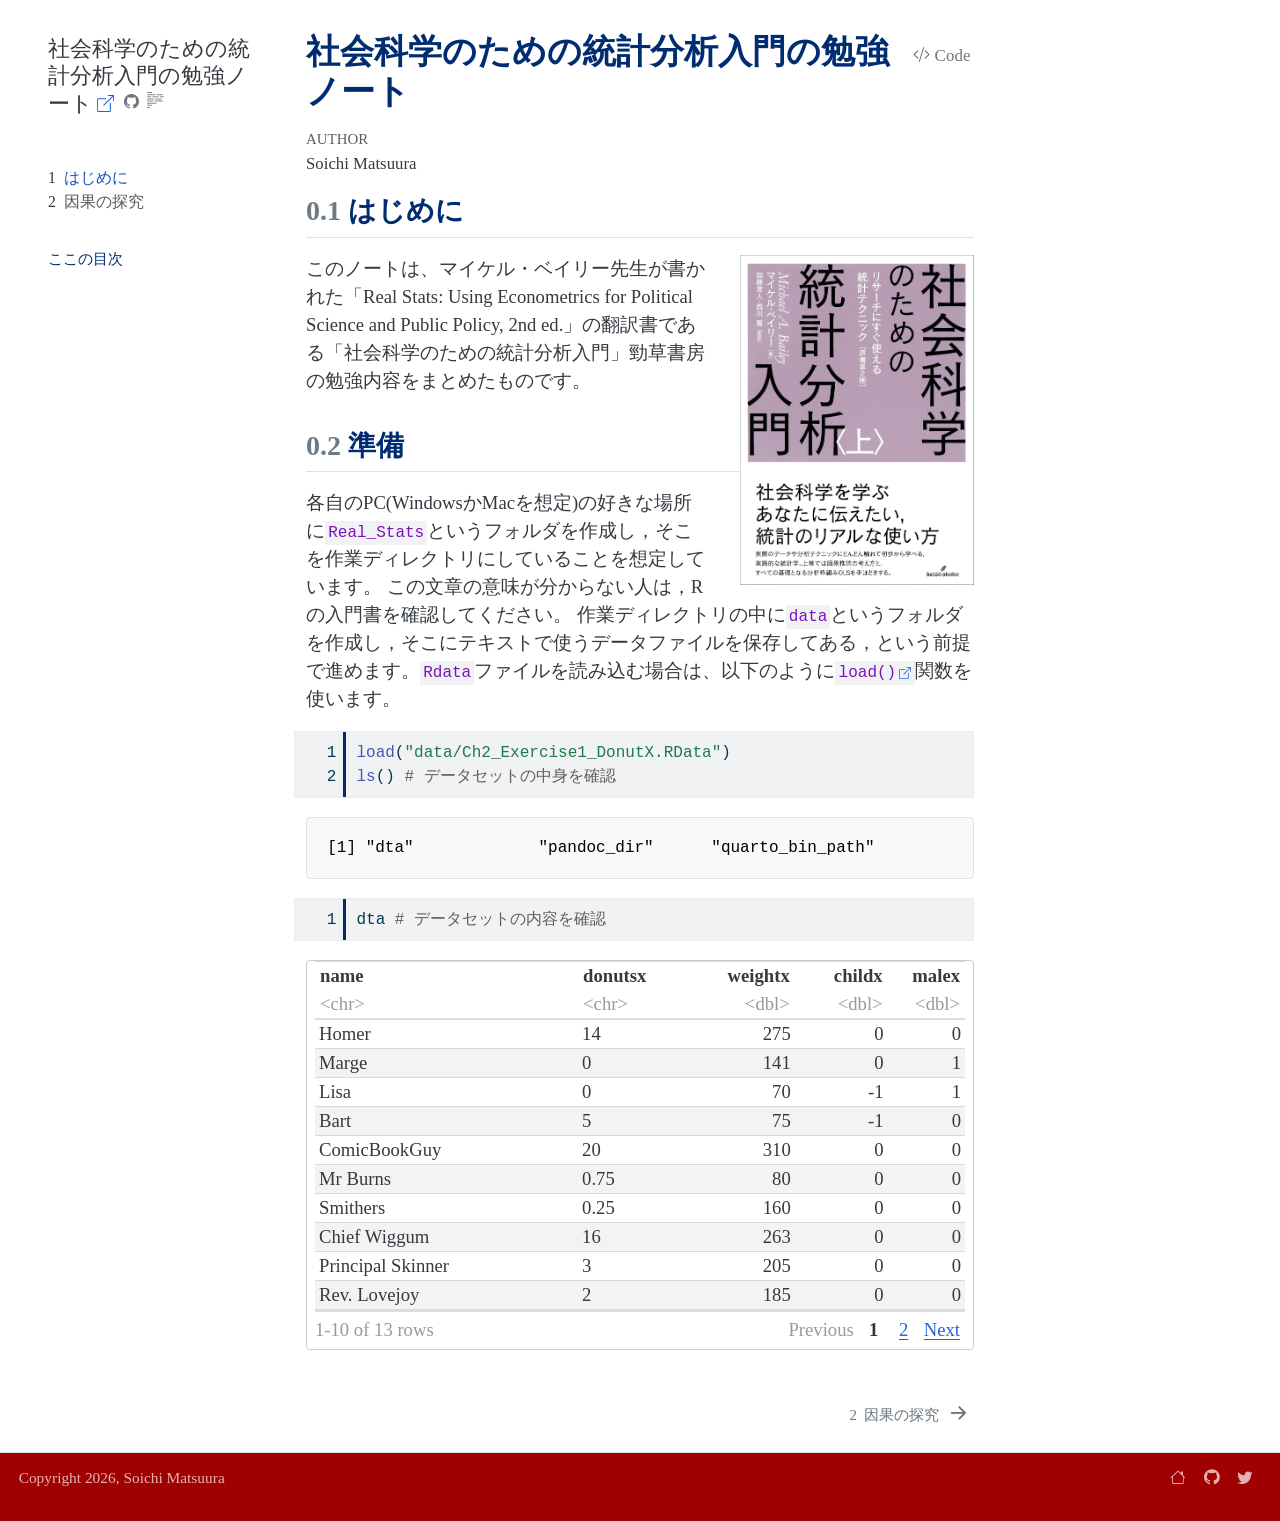
==== docs/index.html @ 0d717a69 "最初のコミット" ====
<!DOCTYPE html>
<html xmlns="http://www.w3.org/1999/xhtml" lang="en" xml:lang="en"><head>
<meta http-equiv="Content-Type" content="text/html; charset=UTF-8">
<meta charset="utf-8">
<meta name="generator" content="quarto-1.8.27">
<meta name="viewport" content="width=device-width, initial-scale=1.0, user-scalable=yes">
<meta name="author" content="Soichi Matsuura">
<title>社会科学のための統計分析入門の勉強ノート</title>
<style>
code{white-space: pre-wrap;}
span.smallcaps{font-variant: small-caps;}
div.columns{display: flex; gap: min(4vw, 1.5em);}
div.column{flex: auto; overflow-x: auto;}
div.hanging-indent{margin-left: 1.5em; text-indent: -1.5em;}
ul.task-list{list-style: none;}
ul.task-list li input[type="checkbox"] {
  width: 0.8em;
  margin: 0 0.8em 0.2em -1em; /* quarto-specific, see https://github.com/quarto-dev/quarto-cli/issues/4556 */ 
  vertical-align: middle;
}
/* CSS for syntax highlighting */
html { -webkit-text-size-adjust: 100%; }
pre > code.sourceCode { white-space: pre; position: relative; }
pre > code.sourceCode > span { display: inline-block; line-height: 1.25; }
pre > code.sourceCode > span:empty { height: 1.2em; }
.sourceCode { overflow: visible; }
code.sourceCode > span { color: inherit; text-decoration: inherit; }
div.sourceCode { margin: 1em 0; }
pre.sourceCode { margin: 0; }
@media screen {
div.sourceCode { overflow: auto; }
}
@media print {
pre > code.sourceCode { white-space: pre-wrap; }
pre > code.sourceCode > span { text-indent: -5em; padding-left: 5em; }
}
pre.numberSource code
  { counter-reset: source-line 0; }
pre.numberSource code > span
  { position: relative; left: -4em; counter-increment: source-line; }
pre.numberSource code > span > a:first-child::before
  { content: counter(source-line);
    position: relative; left: -1em; text-align: right; vertical-align: baseline;
    border: none; display: inline-block;
    -webkit-touch-callout: none; -webkit-user-select: none;
    -khtml-user-select: none; -moz-user-select: none;
    -ms-user-select: none; user-select: none;
    padding: 0 4px; width: 4em;
  }
pre.numberSource { margin-left: 3em;  padding-left: 4px; }
div.sourceCode
  {   }
@media screen {
pre > code.sourceCode > span > a:first-child::before { text-decoration: underline; }
}
</style>

<script src="site_libs/quarto-nav/quarto-nav.js"></script>
<script src="site_libs/quarto-nav/headroom.min.js"></script>
<script src="site_libs/clipboard/clipboard.min.js"></script>
<script src="site_libs/quarto-search/autocomplete.umd.js"></script>
<script src="site_libs/quarto-search/fuse.min.js"></script>
<script src="site_libs/quarto-search/quarto-search.js"></script>
<meta name="quarto:offset" content="./">
<link href="./chapter01.html" rel="next">
<link href="./img/favicon.ico" rel="icon">
<script src="site_libs/quarto-html/quarto.js" type="module"></script>
<script src="site_libs/quarto-html/tabsets/tabsets.js" type="module"></script>
<script src="site_libs/quarto-html/axe/axe-check.js" type="module"></script>
<script src="site_libs/quarto-html/popper.min.js"></script>
<script src="site_libs/quarto-html/tippy.umd.min.js"></script>
<script src="site_libs/quarto-html/anchor.min.js"></script>
<link href="site_libs/quarto-html/tippy.css" rel="stylesheet">
<link href="site_libs/quarto-html/quarto-syntax-highlighting-c2faf606acb82b7945c08ef153ee7e46.css" rel="stylesheet" class="quarto-color-scheme" id="quarto-text-highlighting-styles">
<link href="site_libs/quarto-html/quarto-syntax-highlighting-dark-8b6ec28c7624df160bce42457c818d22.css" rel="stylesheet" class="quarto-color-scheme quarto-color-alternate" id="quarto-text-highlighting-styles">
<link href="site_libs/quarto-html/quarto-syntax-highlighting-c2faf606acb82b7945c08ef153ee7e46.css" rel="stylesheet" class="quarto-color-scheme-extra" id="quarto-text-highlighting-styles">
<script src="site_libs/bootstrap/bootstrap.min.js"></script>
<link href="site_libs/bootstrap/bootstrap-icons.css" rel="stylesheet">
<link href="site_libs/bootstrap/bootstrap-52e09e6e303b1dda867a222b625ac07f.min.css" rel="stylesheet" append-hash="true" class="quarto-color-scheme" id="quarto-bootstrap" data-mode="light">
<link href="site_libs/bootstrap/bootstrap-dark-52e09e6e303b1dda867a222b625ac07f.min.css" rel="stylesheet" append-hash="true" class="quarto-color-scheme quarto-color-alternate" id="quarto-bootstrap" data-mode="light">
<link href="site_libs/bootstrap/bootstrap-52e09e6e303b1dda867a222b625ac07f.min.css" rel="stylesheet" append-hash="true" class="quarto-color-scheme-extra" id="quarto-bootstrap" data-mode="light">
<script src="site_libs/quarto-contrib/live-runtime/live-runtime.js" type="module"></script>
<link href="site_libs/quarto-contrib/live-runtime/live-runtime.css" rel="stylesheet"><script id="quarto-search-options" type="application/json">{
  "location": "sidebar",
  "copy-button": false,
  "collapse-after": 3,
  "panel-placement": "start",
  "type": "textbox",
  "limit": 50,
  "keyboard-shortcut": [
    "f",
    "/",
    "s"
  ],
  "show-item-context": false,
  "language": {
    "search-no-results-text": "No results",
    "search-matching-documents-text": "matching documents",
    "search-copy-link-title": "Copy link to search",
    "search-hide-matches-text": "Hide additional matches",
    "search-more-match-text": "more match in this document",
    "search-more-matches-text": "more matches in this document",
    "search-clear-button-title": "Clear",
    "search-text-placeholder": "",
    "search-detached-cancel-button-title": "Cancel",
    "search-submit-button-title": "Submit",
    "search-label": "Search"
  }
}</script><script type="module" src="site_libs/quarto-ojs/quarto-ojs-runtime.js"></script><link href="site_libs/quarto-ojs/quarto-ojs.css" rel="stylesheet">
<link href="site_libs/pagedtable-1.1/css/pagedtable.css" rel="stylesheet">
<script src="site_libs/pagedtable-1.1/js/pagedtable.js"></script><style>
.marky {background: linear-gradient(transparent 60%, #FCFFC1 0%);}
.markb {background: linear-gradient(transparent 60%, #b1f6fc 0%);} 
.markp {background: linear-gradient(transparent 60%, #ffcdd2 0%);}
</style>
<meta name="twitter:title" content="社会科学のための統計分析入門の勉強ノート">
<meta name="twitter:description" content="">
<meta name="twitter:image" content="https://so-ichi.com/img/real_stats.jpg">
<meta name="twitter:card" content="summary_large_image">
</head>
<body class="nav-sidebar floating quarto-light">

<div id="quarto-search-results"></div>
  <header id="quarto-header" class="headroom fixed-top"><nav class="quarto-secondary-nav"><div class="container-fluid d-flex">
      <button type="button" class="quarto-btn-toggle btn" data-bs-toggle="collapse" role="button" data-bs-target=".quarto-sidebar-collapse-item" aria-controls="quarto-sidebar" aria-expanded="false" aria-label="Toggle sidebar navigation" onclick="if (window.quartoToggleHeadroom) { window.quartoToggleHeadroom(); }">
        <i class="bi bi-layout-text-sidebar-reverse"></i>
      </button>
        <nav class="quarto-page-breadcrumbs" aria-label="breadcrumb"><ol class="breadcrumb"><li class="breadcrumb-item"><a href="./index.html"><span class="chapter-number">1</span>&nbsp; <span class="chapter-title">はじめに</span></a></li></ol></nav>
        <a class="flex-grow-1" role="navigation" data-bs-toggle="collapse" data-bs-target=".quarto-sidebar-collapse-item" aria-controls="quarto-sidebar" aria-expanded="false" aria-label="Toggle sidebar navigation" onclick="if (window.quartoToggleHeadroom) { window.quartoToggleHeadroom(); }">      
        </a>
      <button type="button" class="btn quarto-search-button" aria-label="Search" onclick="window.quartoOpenSearch();">
        <i class="bi bi-search"></i>
      </button>
    </div>
  </nav></header><!-- content --><div id="quarto-content" class="quarto-container page-columns page-rows-contents page-layout-article">
<!-- sidebar -->
  <nav id="quarto-sidebar" class="sidebar collapse collapse-horizontal quarto-sidebar-collapse-item sidebar-navigation floating overflow-auto"><div class="pt-lg-2 mt-2 text-left sidebar-header">
    <div class="sidebar-title mb-0 py-0">
      <a href="./">社会科学のための統計分析入門の勉強ノート</a> 
        <div class="sidebar-tools-main">
    <a href="https://github.com/ma2ura/Real_Stats" title="Source Code" class="quarto-navigation-tool px-1" aria-label="Source Code"><i class="bi bi-github"></i></a>
  <a href="" class="quarto-reader-toggle quarto-navigation-tool px-1" onclick="window.quartoToggleReader(); return false;" title="Toggle reader mode">
  <div class="quarto-reader-toggle-btn">
  <i class="bi"></i>
  </div>
</a>
</div>
    </div>
      </div>
        <div class="mt-2 flex-shrink-0 align-items-center">
        <div class="sidebar-search">
        <div id="quarto-search" class="" title="Search"></div>
        </div>
        </div>
    <div class="sidebar-menu-container"> 
    <ul class="list-unstyled mt-1">
<li class="sidebar-item">
  <div class="sidebar-item-container"> 
  <a href="./index.html" class="sidebar-item-text sidebar-link active">
 <span class="menu-text"><span class="chapter-number">1</span>&nbsp; <span class="chapter-title">はじめに</span></span></a>
  </div>
</li>
        <li class="sidebar-item">
  <div class="sidebar-item-container"> 
  <a href="./chapter01.html" class="sidebar-item-text sidebar-link">
 <span class="menu-text"><span class="chapter-number">2</span>&nbsp; <span class="chapter-title">因果の探究</span></span></a>
  </div>
</li>
    </ul>
</div>
    <nav id="TOC" role="doc-toc" class="toc-active" data-toc-expanded="99"><h2 id="toc-title">ここの目次</h2>
   
  <ul class="collapse">
<li><a href="#%E3%81%AF%E3%81%98%E3%82%81%E3%81%AB" id="toc-はじめに" class="nav-link active" data-scroll-target="#%E3%81%AF%E3%81%98%E3%82%81%E3%81%AB"><span class="header-section-number">0.1</span> はじめに</a></li>
  <li><a href="#%E6%BA%96%E5%82%99" id="toc-準備" class="nav-link" data-scroll-target="#%E6%BA%96%E5%82%99"><span class="header-section-number">0.2</span> 準備</a></li>
  </ul></nav>
</nav><div id="quarto-sidebar-glass" class="quarto-sidebar-collapse-item" data-bs-toggle="collapse" data-bs-target=".quarto-sidebar-collapse-item"></div>
<!-- margin-sidebar -->
    <div id="quarto-margin-sidebar" class="sidebar margin-sidebar zindex-bottom">
    </div>
<!-- main -->
<main class="content" id="quarto-document-content"><header id="title-block-header" class="quarto-title-block default"><div class="quarto-title">
<div class="quarto-title-block"><div><h1 class="title">社会科学のための統計分析入門の勉強ノート</h1><button type="button" class="btn code-tools-button" id="quarto-code-tools-source"><i class="bi"></i> Code</button></div></div>
</div>



<div class="quarto-title-meta">

    <div>
    <div class="quarto-title-meta-heading">Author</div>
    <div class="quarto-title-meta-contents">
             <p>Soichi Matsuura </p>
          </div>
  </div>
    
  
    
  </div>
  


</header>
<section id="はじめに" class="level2" data-number="0.1"><h2 data-number="0.1" class="anchored" data-anchor-id="はじめに">
<span class="header-section-number">0.1</span> はじめに</h2><p><img src="img/real_stats.jpg" title="社会科学のための統計分析入門の勉強ノート" class="quarto-cover-image nolightbox img-fluid"></p>
<p>このノートは、マイケル・ベイリー先生が書かれた「Real Stats: Using Econometrics for Political Science and Public Policy, 2nd ed.」の翻訳書である「社会科学のための統計分析入門」勁草書房の勉強内容をまとめたものです。</p>
</section><section id="準備" class="level2" data-number="0.2"><h2 data-number="0.2" class="anchored" data-anchor-id="準備">
<span class="header-section-number">0.2</span> 準備</h2>
<p>各自のPC(WindowsかMacを想定)の好きな場所に<code>Real_Stats</code>というフォルダを作成し，そこを作業ディレクトリにしていることを想定しています。 この文章の意味が分からない人は，Rの入門書を確認してください。 作業ディレクトリの中に<code>data</code>というフォルダを作成し，そこにテキストで使うデータファイルを保存してある，という前提で進めます。<code>Rdata</code>ファイルを読み込む場合は、以下のように<code><a href="https://rdrr.io/r/base/load.html">load()</a></code>関数を使います。</p>
<div class="cell" data-layout-align="center">
<div class="code-copy-outer-scaffold"><div class="sourceCode cell-code" id="cb1"><pre class="sourceCode numberSource r number-lines code-with-copy"><code class="sourceCode r"><span id="cb1-1"><a href="#cb1-1"></a><span class="fu">load</span>(<span class="st">"data/Ch2_Exercise1_DonutX.RData"</span>)</span>
<span id="cb1-2"><a href="#cb1-2"></a><span class="fu">ls</span>() <span class="co"># データセットの中身を確認</span></span></code></pre></div><button title="Copy to Clipboard" class="code-copy-button"><i class="bi"></i></button></div>
<div class="cell-output cell-output-stdout">
<pre><code>[1] "dta"             "pandoc_dir"      "quarto_bin_path"</code></pre>
</div>
<div class="code-copy-outer-scaffold"><div class="sourceCode cell-code" id="cb3"><pre class="sourceCode numberSource r number-lines code-with-copy"><code class="sourceCode r"><span id="cb3-1"><a href="#cb3-1"></a>dta <span class="co"># データセットの内容を確認</span></span></code></pre></div><button title="Copy to Clipboard" class="code-copy-button"><i class="bi"></i></button></div>
<div class="cell-output-display">
<div data-pagedtable="false">
  <script data-pagedtable-source="" type="application/json">
{"columns":[{"label":["name"],"name":[1],"type":["chr"],"align":["left"]},{"label":["donutsx"],"name":[2],"type":["chr"],"align":["left"]},{"label":["weightx"],"name":[3],"type":["dbl"],"align":["right"]},{"label":["childx"],"name":[4],"type":["dbl"],"align":["right"]},{"label":["malex"],"name":[5],"type":["dbl"],"align":["right"]}],"data":[{"1":"Homer","2":"14","3":"275","4":"0","5":"0"},{"1":"Marge","2":"0","3":"141","4":"0","5":"1"},{"1":"Lisa","2":"0","3":"70","4":"-1","5":"1"},{"1":"Bart","2":"5","3":"75","4":"-1","5":"0"},{"1":"ComicBookGuy","2":"20","3":"310","4":"0","5":"0"},{"1":"Mr Burns","2":"0.75","3":"80","4":"0","5":"0"},{"1":"Smithers","2":"0.25","3":"160","4":"0","5":"0"},{"1":"Chief Wiggum","2":"16","3":"263","4":"0","5":"0"},{"1":"Principal Skinner","2":"3","3":"205","4":"0","5":"0"},{"1":"Rev. Lovejoy","2":"2","3":"185","4":"0","5":"0"},{"1":"Ned Flanders","2":"0.8","3":"170","4":"0","5":"0"},{"1":"Patty","2":"five","3":"1550","4":"0","5":"1"},{"1":"Selma","2":"4","3":"145","4":"0","5":"1"}],"options":{"columns":{"min":{},"max":[10]},"rows":{"min":[10],"max":[10]},"pages":{}}}
  </script>
</div>
</div>
</div>


<!-- -->

<script type="ojs-module-contents">
eyJjb250ZW50cyI6W119
</script><div id="exercise-loading-indicator" class="exercise-loading-indicator d-none d-flex align-items-center gap-2">
<div id="exercise-loading-status" class="d-flex gap-2">

</div>
<div class="spinner-grow spinner-grow-sm">

</div>
</div>
<script type="vfs-file">
W10=
</script></section><a onclick="window.scrollTo(0, 0); return false;" role="button" id="quarto-back-to-top"><i class="bi bi-arrow-up"></i> Back to top</a></main><!-- /main --><script type="ojs-module-contents">
eyJjb250ZW50cyI6W119
</script><script type="module">
if (window.location.protocol === "file:") { alert("The OJS runtime does not work with file:// URLs. Please use a web server to view this document."); }
window._ojs.paths.runtimeToDoc = "../..";
window._ojs.paths.runtimeToRoot = "../..";
window._ojs.paths.docToRoot = "";
window._ojs.selfContained = false;
window._ojs.runtime.interpretFromScriptTags();
</script><script id="quarto-html-after-body" type="application/javascript">
  window.document.addEventListener("DOMContentLoaded", function (event) {
    const icon = "";
    const anchorJS = new window.AnchorJS();
    anchorJS.options = {
      placement: 'right',
      icon: icon
    };
    anchorJS.add('.anchored');
    const isCodeAnnotation = (el) => {
      for (const clz of el.classList) {
        if (clz.startsWith('code-annotation-')) {                     
          return true;
        }
      }
      return false;
    }
    const onCopySuccess = function(e) {
      // button target
      const button = e.trigger;
      // don't keep focus
      button.blur();
      // flash "checked"
      button.classList.add('code-copy-button-checked');
      var currentTitle = button.getAttribute("title");
      button.setAttribute("title", "Copied!");
      let tooltip;
      if (window.bootstrap) {
        button.setAttribute("data-bs-toggle", "tooltip");
        button.setAttribute("data-bs-placement", "left");
        button.setAttribute("data-bs-title", "Copied!");
        tooltip = new bootstrap.Tooltip(button, 
          { trigger: "manual", 
            customClass: "code-copy-button-tooltip",
            offset: [0, -8]});
        tooltip.show();    
      }
      setTimeout(function() {
        if (tooltip) {
          tooltip.hide();
          button.removeAttribute("data-bs-title");
          button.removeAttribute("data-bs-toggle");
          button.removeAttribute("data-bs-placement");
        }
        button.setAttribute("title", currentTitle);
        button.classList.remove('code-copy-button-checked');
      }, 1000);
      // clear code selection
      e.clearSelection();
    }
    const getTextToCopy = function(trigger) {
      const outerScaffold = trigger.parentElement.cloneNode(true);
      const codeEl = outerScaffold.querySelector('code');
      for (const childEl of codeEl.children) {
        if (isCodeAnnotation(childEl)) {
          childEl.remove();
        }
      }
      return codeEl.innerText;
    }
    const clipboard = new window.ClipboardJS('.code-copy-button:not([data-in-quarto-modal])', {
      text: getTextToCopy
    });
    clipboard.on('success', onCopySuccess);
    if (window.document.getElementById('quarto-embedded-source-code-modal')) {
      const clipboardModal = new window.ClipboardJS('.code-copy-button[data-in-quarto-modal]', {
        text: getTextToCopy,
        container: window.document.getElementById('quarto-embedded-source-code-modal')
      });
      clipboardModal.on('success', onCopySuccess);
    }
    const viewSource = window.document.getElementById('quarto-view-source') ||
                       window.document.getElementById('quarto-code-tools-source');
    if (viewSource) {
      const sourceUrl = viewSource.getAttribute("data-quarto-source-url");
      viewSource.addEventListener("click", function(e) {
        if (sourceUrl) {
          // rstudio viewer pane
          if (/\bcapabilities=\b/.test(window.location)) {
            window.open(sourceUrl);
          } else {
            window.location.href = sourceUrl;
          }
        } else {
          const modal = new bootstrap.Modal(document.getElementById('quarto-embedded-source-code-modal'));
          modal.show();
        }
        return false;
      });
    }
    function toggleCodeHandler(show) {
      return function(e) {
        const detailsSrc = window.document.querySelectorAll(".cell > details > .sourceCode");
        for (let i=0; i<detailsSrc.length; i++) {
          const details = detailsSrc[i].parentElement;
          if (show) {
            details.open = true;
          } else {
            details.removeAttribute("open");
          }
        }
        const cellCodeDivs = window.document.querySelectorAll(".cell > .sourceCode");
        const fromCls = show ? "hidden" : "unhidden";
        const toCls = show ? "unhidden" : "hidden";
        for (let i=0; i<cellCodeDivs.length; i++) {
          const codeDiv = cellCodeDivs[i];
          if (codeDiv.classList.contains(fromCls)) {
            codeDiv.classList.remove(fromCls);
            codeDiv.classList.add(toCls);
          } 
        }
        return false;
      }
    }
    const hideAllCode = window.document.getElementById("quarto-hide-all-code");
    if (hideAllCode) {
      hideAllCode.addEventListener("click", toggleCodeHandler(false));
    }
    const showAllCode = window.document.getElementById("quarto-show-all-code");
    if (showAllCode) {
      showAllCode.addEventListener("click", toggleCodeHandler(true));
    }
      var localhostRegex = new RegExp(/^(?:http|https):\/\/localhost\:?[0-9]*\//);
      var mailtoRegex = new RegExp(/^mailto:/);
        var filterRegex = new RegExp("https:\/\/so-ichi\.com");
      var isInternal = (href) => {
          return filterRegex.test(href) || localhostRegex.test(href) || mailtoRegex.test(href);
      }
      // Inspect non-navigation links and adorn them if external
     var links = window.document.querySelectorAll('a[href]:not(.nav-link):not(.navbar-brand):not(.toc-action):not(.sidebar-link):not(.sidebar-item-toggle):not(.pagination-link):not(.no-external):not([aria-hidden]):not(.dropdown-item):not(.quarto-navigation-tool):not(.about-link)');
      for (var i=0; i<links.length; i++) {
        const link = links[i];
        if (!isInternal(link.href)) {
          // undo the damage that might have been done by quarto-nav.js in the case of
          // links that we want to consider external
          if (link.dataset.originalHref !== undefined) {
            link.href = link.dataset.originalHref;
          }
            // default icon
            link.classList.add("external");
        }
      }
    function tippyHover(el, contentFn, onTriggerFn, onUntriggerFn) {
      const config = {
        allowHTML: true,
        maxWidth: 500,
        delay: 100,
        arrow: false,
        appendTo: function(el) {
            return el.parentElement;
        },
        interactive: true,
        interactiveBorder: 10,
        theme: 'quarto',
        placement: 'bottom-start',
      };
      if (contentFn) {
        config.content = contentFn;
      }
      if (onTriggerFn) {
        config.onTrigger = onTriggerFn;
      }
      if (onUntriggerFn) {
        config.onUntrigger = onUntriggerFn;
      }
      window.tippy(el, config); 
    }
    const noterefs = window.document.querySelectorAll('a[role="doc-noteref"]');
    for (var i=0; i<noterefs.length; i++) {
      const ref = noterefs[i];
      tippyHover(ref, function() {
        // use id or data attribute instead here
        let href = ref.getAttribute('data-footnote-href') || ref.getAttribute('href');
        try { href = new URL(href).hash; } catch {}
        const id = href.replace(/^#\/?/, "");
        const note = window.document.getElementById(id);
        if (note) {
          return note.innerHTML;
        } else {
          return "";
        }
      });
    }
    const xrefs = window.document.querySelectorAll('a.quarto-xref');
    const processXRef = (id, note) => {
      // Strip column container classes
      const stripColumnClz = (el) => {
        el.classList.remove("page-full", "page-columns");
        if (el.children) {
          for (const child of el.children) {
            stripColumnClz(child);
          }
        }
      }
      stripColumnClz(note)
      if (id === null || id.startsWith('sec-')) {
        // Special case sections, only their first couple elements
        const container = document.createElement("div");
        if (note.children && note.children.length > 2) {
          container.appendChild(note.children[0].cloneNode(true));
          for (let i = 1; i < note.children.length; i++) {
            const child = note.children[i];
            if (child.tagName === "P" && child.innerText === "") {
              continue;
            } else {
              container.appendChild(child.cloneNode(true));
              break;
            }
          }
          if (window.Quarto?.typesetMath) {
            window.Quarto.typesetMath(container);
          }
          return container.innerHTML
        } else {
          if (window.Quarto?.typesetMath) {
            window.Quarto.typesetMath(note);
          }
          return note.innerHTML;
        }
      } else {
        // Remove any anchor links if they are present
        const anchorLink = note.querySelector('a.anchorjs-link');
        if (anchorLink) {
          anchorLink.remove();
        }
        if (window.Quarto?.typesetMath) {
          window.Quarto.typesetMath(note);
        }
        if (note.classList.contains("callout")) {
          return note.outerHTML;
        } else {
          return note.innerHTML;
        }
      }
    }
    for (var i=0; i<xrefs.length; i++) {
      const xref = xrefs[i];
      tippyHover(xref, undefined, function(instance) {
        instance.disable();
        let url = xref.getAttribute('href');
        let hash = undefined; 
        if (url.startsWith('#')) {
          hash = url;
        } else {
          try { hash = new URL(url).hash; } catch {}
        }
        if (hash) {
          const id = hash.replace(/^#\/?/, "");
          const note = window.document.getElementById(id);
          if (note !== null) {
            try {
              const html = processXRef(id, note.cloneNode(true));
              instance.setContent(html);
            } finally {
              instance.enable();
              instance.show();
            }
          } else {
            // See if we can fetch this
            fetch(url.split('#')[0])
            .then(res => res.text())
            .then(html => {
              const parser = new DOMParser();
              const htmlDoc = parser.parseFromString(html, "text/html");
              const note = htmlDoc.getElementById(id);
              if (note !== null) {
                const html = processXRef(id, note);
                instance.setContent(html);
              } 
            }).finally(() => {
              instance.enable();
              instance.show();
            });
          }
        } else {
          // See if we can fetch a full url (with no hash to target)
          // This is a special case and we should probably do some content thinning / targeting
          fetch(url)
          .then(res => res.text())
          .then(html => {
            const parser = new DOMParser();
            const htmlDoc = parser.parseFromString(html, "text/html");
            const note = htmlDoc.querySelector('main.content');
            if (note !== null) {
              // This should only happen for chapter cross references
              // (since there is no id in the URL)
              // remove the first header
              if (note.children.length > 0 && note.children[0].tagName === "HEADER") {
                note.children[0].remove();
              }
              const html = processXRef(null, note);
              instance.setContent(html);
            } 
          }).finally(() => {
            instance.enable();
            instance.show();
          });
        }
      }, function(instance) {
      });
    }
        let selectedAnnoteEl;
        const selectorForAnnotation = ( cell, annotation) => {
          let cellAttr = 'data-code-cell="' + cell + '"';
          let lineAttr = 'data-code-annotation="' +  annotation + '"';
          const selector = 'span[' + cellAttr + '][' + lineAttr + ']';
          return selector;
        }
        const selectCodeLines = (annoteEl) => {
          const doc = window.document;
          const targetCell = annoteEl.getAttribute("data-target-cell");
          const targetAnnotation = annoteEl.getAttribute("data-target-annotation");
          const annoteSpan = window.document.querySelector(selectorForAnnotation(targetCell, targetAnnotation));
          const lines = annoteSpan.getAttribute("data-code-lines").split(",");
          const lineIds = lines.map((line) => {
            return targetCell + "-" + line;
          })
          let top = null;
          let height = null;
          let parent = null;
          if (lineIds.length > 0) {
              //compute the position of the single el (top and bottom and make a div)
              const el = window.document.getElementById(lineIds[0]);
              top = el.offsetTop;
              height = el.offsetHeight;
              parent = el.parentElement.parentElement;
            if (lineIds.length > 1) {
              const lastEl = window.document.getElementById(lineIds[lineIds.length - 1]);
              const bottom = lastEl.offsetTop + lastEl.offsetHeight;
              height = bottom - top;
            }
            if (top !== null && height !== null && parent !== null) {
              // cook up a div (if necessary) and position it 
              let div = window.document.getElementById("code-annotation-line-highlight");
              if (div === null) {
                div = window.document.createElement("div");
                div.setAttribute("id", "code-annotation-line-highlight");
                div.style.position = 'absolute';
                parent.appendChild(div);
              }
              div.style.top = top - 2 + "px";
              div.style.height = height + 4 + "px";
              div.style.left = 0;
              let gutterDiv = window.document.getElementById("code-annotation-line-highlight-gutter");
              if (gutterDiv === null) {
                gutterDiv = window.document.createElement("div");
                gutterDiv.setAttribute("id", "code-annotation-line-highlight-gutter");
                gutterDiv.style.position = 'absolute';
                const codeCell = window.document.getElementById(targetCell);
                const gutter = codeCell.querySelector('.code-annotation-gutter');
                gutter.appendChild(gutterDiv);
              }
              gutterDiv.style.top = top - 2 + "px";
              gutterDiv.style.height = height + 4 + "px";
            }
            selectedAnnoteEl = annoteEl;
          }
        };
        const unselectCodeLines = () => {
          const elementsIds = ["code-annotation-line-highlight", "code-annotation-line-highlight-gutter"];
          elementsIds.forEach((elId) => {
            const div = window.document.getElementById(elId);
            if (div) {
              div.remove();
            }
          });
          selectedAnnoteEl = undefined;
        };
          // Handle positioning of the toggle
      window.addEventListener(
        "resize",
        throttle(() => {
          elRect = undefined;
          if (selectedAnnoteEl) {
            selectCodeLines(selectedAnnoteEl);
          }
        }, 10)
      );
      function throttle(fn, ms) {
      let throttle = false;
      let timer;
        return (...args) => {
          if(!throttle) { // first call gets through
              fn.apply(this, args);
              throttle = true;
          } else { // all the others get throttled
              if(timer) clearTimeout(timer); // cancel #2
              timer = setTimeout(() => {
                fn.apply(this, args);
                timer = throttle = false;
              }, ms);
          }
        };
      }
        // Attach click handler to the DT
        const annoteDls = window.document.querySelectorAll('dt[data-target-cell]');
        for (const annoteDlNode of annoteDls) {
          annoteDlNode.addEventListener('click', (event) => {
            const clickedEl = event.target;
            if (clickedEl !== selectedAnnoteEl) {
              unselectCodeLines();
              const activeEl = window.document.querySelector('dt[data-target-cell].code-annotation-active');
              if (activeEl) {
                activeEl.classList.remove('code-annotation-active');
              }
              selectCodeLines(clickedEl);
              clickedEl.classList.add('code-annotation-active');
            } else {
              // Unselect the line
              unselectCodeLines();
              clickedEl.classList.remove('code-annotation-active');
            }
          });
        }
    const findCites = (el) => {
      const parentEl = el.parentElement;
      if (parentEl) {
        const cites = parentEl.dataset.cites;
        if (cites) {
          return {
            el,
            cites: cites.split(' ')
          };
        } else {
          return findCites(el.parentElement)
        }
      } else {
        return undefined;
      }
    };
    var bibliorefs = window.document.querySelectorAll('a[role="doc-biblioref"]');
    for (var i=0; i<bibliorefs.length; i++) {
      const ref = bibliorefs[i];
      const citeInfo = findCites(ref);
      if (citeInfo) {
        tippyHover(citeInfo.el, function() {
          var popup = window.document.createElement('div');
          citeInfo.cites.forEach(function(cite) {
            var citeDiv = window.document.createElement('div');
            citeDiv.classList.add('hanging-indent');
            citeDiv.classList.add('csl-entry');
            var biblioDiv = window.document.getElementById('ref-' + cite);
            if (biblioDiv) {
              citeDiv.innerHTML = biblioDiv.innerHTML;
            }
            popup.appendChild(citeDiv);
          });
          return popup.innerHTML;
        });
      }
    }
  });
  </script><nav class="page-navigation"><div class="nav-page nav-page-previous">
  </div>
  <div class="nav-page nav-page-next">
      <a href="./chapter01.html" class="pagination-link" aria-label="因果の探究">
        <span class="nav-page-text"><span class="chapter-number">2</span>&nbsp; <span class="chapter-title">因果の探究</span></span> <i class="bi bi-arrow-right-short"></i>
      </a>
  </div>
</nav><div class="modal fade" id="quarto-embedded-source-code-modal" tabindex="-1" aria-labelledby="quarto-embedded-source-code-modal-label" aria-hidden="true"><div class="modal-dialog modal-dialog-scrollable"><div class="modal-content"><div class="modal-header"><h5 class="modal-title" id="quarto-embedded-source-code-modal-label">Source Code</h5><button class="btn-close" data-bs-dismiss="modal"></button></div><div class="modal-body"><div class="">
<div class="code-copy-outer-scaffold"><div class="sourceCode" id="cb4" data-shortcodes="false"><pre class="sourceCode numberSource markdown number-lines code-with-copy"><code class="sourceCode markdown"><span id="cb4-1"><a href="#cb4-1"></a><span class="fu">## はじめに</span></span>
<span id="cb4-2"><a href="#cb4-2"></a></span>
<span id="cb4-3"><a href="#cb4-3"></a>このノートは、マイケル・ベイリー先生が書かれた「Real Stats: Using Econometrics for Political Science and Public Policy, 2nd ed.」の翻訳書である「社会科学のための統計分析入門」勁草書房の勉強内容をまとめたものです。</span>
<span id="cb4-4"><a href="#cb4-4"></a></span>
<span id="cb4-5"><a href="#cb4-5"></a><span class="fu">## 準備</span></span>
<span id="cb4-6"><a href="#cb4-6"></a></span>
<span id="cb4-7"><a href="#cb4-7"></a>各自のPC(WindowsかMacを想定)の好きな場所に<span class="in">`Real_Stats`</span>というフォルダを作成し，そこを作業ディレクトリにしていることを想定しています。</span>
<span id="cb4-8"><a href="#cb4-8"></a>この文章の意味が分からない人は，Rの入門書を確認してください。</span>
<span id="cb4-9"><a href="#cb4-9"></a>作業ディレクトリの中に<span class="in">`data`</span>というフォルダを作成し，そこにテキストで使うデータファイルを保存してある，という前提で進めます。<span class="in">`Rdata`</span>ファイルを読み込む場合は、以下のように<span class="in">`load()`</span>関数を使います。</span>
<span id="cb4-10"><a href="#cb4-10"></a></span>
<span id="cb4-13"><a href="#cb4-13"></a><span class="in">```{r}</span></span>
<span id="cb4-14"><a href="#cb4-14"></a><span class="fu">load</span>(<span class="st">"data/Ch2_Exercise1_DonutX.RData"</span>)</span>
<span id="cb4-15"><a href="#cb4-15"></a><span class="fu">ls</span>() <span class="co"># データセットの中身を確認</span></span>
<span id="cb4-16"><a href="#cb4-16"></a>dta <span class="co"># データセットの内容を確認</span></span>
<span id="cb4-17"><a href="#cb4-17"></a><span class="in">```</span></span>
</code></pre></div><button title="Copy to Clipboard" class="code-copy-button" data-in-quarto-modal=""><i class="bi"></i></button></div>
</div></div></div></div></div>
</div> <!-- /content -->
<footer class="footer"><div class="nav-footer">
    <div class="nav-footer-left">
<p>Copyright 2026, Soichi Matsuura</p>
</div>   
    <div class="nav-footer-center">
      &nbsp;
    </div>
    <div class="nav-footer-right">
      <ul class="footer-items list-unstyled">
<li class="nav-item compact">
    <a class="nav-link" href="https://so-ichi.com/r.html">
      <i class="bi bi-house" role="img">
</i> 
    </a>
  </li>  
    <li class="nav-item compact">
    <a class="nav-link" href="https://github.com/ma2ura">
      <i class="bi bi-github" role="img">
</i> 
    </a>
  </li>  
    <li class="nav-item compact">
    <a class="nav-link" href="https://twitter.com/matsuura_rits">
      <i class="bi bi-twitter" role="img" aria-label="Twitter">
</i> 
    </a>
  </li>  
</ul>
</div>
  </div>
</footer>


</body></html>
---- docs/site_libs/quarto-html/tippy.css ----
.tippy-box[data-animation=fade][data-state=hidden]{opacity:0}[data-tippy-root]{max-width:calc(100vw - 10px)}.tippy-box{position:relative;background-color:#333;color:#fff;border-radius:4px;font-size:14px;line-height:1.4;white-space:normal;outline:0;transition-property:transform,visibility,opacity}.tippy-box[data-placement^=top]>.tippy-arrow{bottom:0}.tippy-box[data-placement^=top]>.tippy-arrow:before{bottom:-7px;left:0;border-width:8px 8px 0;border-top-color:initial;transform-origin:center top}.tippy-box[data-placement^=bottom]>.tippy-arrow{top:0}.tippy-box[data-placement^=bottom]>.tippy-arrow:before{top:-7px;left:0;border-width:0 8px 8px;border-bottom-color:initial;transform-origin:center bottom}.tippy-box[data-placement^=left]>.tippy-arrow{right:0}.tippy-box[data-placement^=left]>.tippy-arrow:before{border-width:8px 0 8px 8px;border-left-color:initial;right:-7px;transform-origin:center left}.tippy-box[data-placement^=right]>.tippy-arrow{left:0}.tippy-box[data-placement^=right]>.tippy-arrow:before{left:-7px;border-width:8px 8px 8px 0;border-right-color:initial;transform-origin:center right}.tippy-box[data-inertia][data-state=visible]{transition-timing-function:cubic-bezier(.54,1.5,.38,1.11)}.tippy-arrow{width:16px;height:16px;color:#333}.tippy-arrow:before{content:"";position:absolute;border-color:transparent;border-style:solid}.tippy-content{position:relative;padding:5px 9px;z-index:1}
---- docs/site_libs/quarto-html/quarto-syntax-highlighting-c2faf606acb82b7945c08ef153ee7e46.css ----
/* quarto syntax highlight colors */
:root {
  --quarto-hl-ot-color: #003B4F;
  --quarto-hl-at-color: #657422;
  --quarto-hl-ss-color: #20794D;
  --quarto-hl-an-color: #5E5E5E;
  --quarto-hl-fu-color: #4758AB;
  --quarto-hl-st-color: #20794D;
  --quarto-hl-cf-color: #003B4F;
  --quarto-hl-op-color: #5E5E5E;
  --quarto-hl-er-color: #AD0000;
  --quarto-hl-bn-color: #AD0000;
  --quarto-hl-al-color: #AD0000;
  --quarto-hl-va-color: #111111;
  --quarto-hl-bu-color: inherit;
  --quarto-hl-ex-color: inherit;
  --quarto-hl-pp-color: #AD0000;
  --quarto-hl-in-color: #5E5E5E;
  --quarto-hl-vs-color: #20794D;
  --quarto-hl-wa-color: #5E5E5E;
  --quarto-hl-do-color: #5E5E5E;
  --quarto-hl-im-color: #00769E;
  --quarto-hl-ch-color: #20794D;
  --quarto-hl-dt-color: #AD0000;
  --quarto-hl-fl-color: #AD0000;
  --quarto-hl-co-color: #5E5E5E;
  --quarto-hl-cv-color: #5E5E5E;
  --quarto-hl-cn-color: #8f5902;
  --quarto-hl-sc-color: #5E5E5E;
  --quarto-hl-dv-color: #AD0000;
  --quarto-hl-kw-color: #003B4F;
}

/* other quarto variables */
:root {
  --quarto-font-monospace: 0xProto;
}

/* syntax highlight based on Pandoc's rules */
pre > code.sourceCode > span {
  color: #003B4F;
}

code.sourceCode > span {
  color: #003B4F;
}

div.sourceCode,
div.sourceCode pre.sourceCode {
  color: #003B4F;
}

/* Normal */
code span {
  color: #003B4F;
}

/* Alert */
code span.al {
  color: #AD0000;
  font-style: inherit;
}

/* Annotation */
code span.an {
  color: #5E5E5E;
  font-style: inherit;
}

/* Attribute */
code span.at {
  color: #657422;
  font-style: inherit;
}

/* BaseN */
code span.bn {
  color: #AD0000;
  font-style: inherit;
}

/* BuiltIn */
code span.bu {
  font-style: inherit;
}

/* ControlFlow */
code span.cf {
  color: #003B4F;
  font-weight: bold;
  font-style: inherit;
}

/* Char */
code span.ch {
  color: #20794D;
  font-style: inherit;
}

/* Constant */
code span.cn {
  color: #8f5902;
  font-style: inherit;
}

/* Comment */
code span.co {
  color: #5E5E5E;
  font-style: inherit;
}

/* CommentVar */
code span.cv {
  color: #5E5E5E;
  font-style: italic;
}

/* Documentation */
code span.do {
  color: #5E5E5E;
  font-style: italic;
}

/* DataType */
code span.dt {
  color: #AD0000;
  font-style: inherit;
}

/* DecVal */
code span.dv {
  color: #AD0000;
  font-style: inherit;
}

/* Error */
code span.er {
  color: #AD0000;
  font-style: inherit;
}

/* Extension */
code span.ex {
  font-style: inherit;
}

/* Float */
code span.fl {
  color: #AD0000;
  font-style: inherit;
}

/* Function */
code span.fu {
  color: #4758AB;
  font-style: inherit;
}

/* Import */
code span.im {
  color: #00769E;
  font-style: inherit;
}

/* Information */
code span.in {
  color: #5E5E5E;
  font-style: inherit;
}

/* Keyword */
code span.kw {
  color: #003B4F;
  font-weight: bold;
  font-style: inherit;
}

/* Operator */
code span.op {
  color: #5E5E5E;
  font-style: inherit;
}

/* Other */
code span.ot {
  color: #003B4F;
  font-style: inherit;
}

/* Preprocessor */
code span.pp {
  color: #AD0000;
  font-style: inherit;
}

/* SpecialChar */
code span.sc {
  color: #5E5E5E;
  font-style: inherit;
}

/* SpecialString */
code span.ss {
  color: #20794D;
  font-style: inherit;
}

/* String */
code span.st {
  color: #20794D;
  font-style: inherit;
}

/* Variable */
code span.va {
  color: #111111;
  font-style: inherit;
}

/* VerbatimString */
code span.vs {
  color: #20794D;
  font-style: inherit;
}

/* Warning */
code span.wa {
  color: #5E5E5E;
  font-style: italic;
}

.prevent-inlining {
  content: "</";
}

/*# sourceMappingURL=ae121edf653893da38a5290010bc6341.css.map */
---- docs/site_libs/quarto-html/quarto-syntax-highlighting-dark-8b6ec28c7624df160bce42457c818d22.css ----
/* quarto syntax highlight colors */
:root {
  --quarto-hl-al-color: #f07178;
  --quarto-hl-an-color: #d4d0ab;
  --quarto-hl-at-color: #00e0e0;
  --quarto-hl-bn-color: #d4d0ab;
  --quarto-hl-bu-color: #abe338;
  --quarto-hl-ch-color: #abe338;
  --quarto-hl-co-color: #f8f8f2;
  --quarto-hl-cv-color: #ffd700;
  --quarto-hl-cn-color: #ffd700;
  --quarto-hl-cf-color: #ffa07a;
  --quarto-hl-dt-color: #ffa07a;
  --quarto-hl-dv-color: #d4d0ab;
  --quarto-hl-do-color: #f8f8f2;
  --quarto-hl-er-color: #f07178;
  --quarto-hl-ex-color: #00e0e0;
  --quarto-hl-fl-color: #d4d0ab;
  --quarto-hl-fu-color: #ffa07a;
  --quarto-hl-im-color: #abe338;
  --quarto-hl-in-color: #d4d0ab;
  --quarto-hl-kw-color: #ffa07a;
  --quarto-hl-op-color: #ffa07a;
  --quarto-hl-ot-color: #00e0e0;
  --quarto-hl-pp-color: #dcc6e0;
  --quarto-hl-re-color: #00e0e0;
  --quarto-hl-sc-color: #abe338;
  --quarto-hl-ss-color: #abe338;
  --quarto-hl-st-color: #abe338;
  --quarto-hl-va-color: #00e0e0;
  --quarto-hl-vs-color: #abe338;
  --quarto-hl-wa-color: #dcc6e0;
}

/* other quarto variables */
:root {
  --quarto-font-monospace: 0xProto;
}

/* syntax highlight based on Pandoc's rules */
pre > code.sourceCode > span {
  color: #f8f8f2;
}

code.sourceCode > span {
  color: #f8f8f2;
}

div.sourceCode,
div.sourceCode pre.sourceCode {
  color: #f8f8f2;
}

/* Normal */
code span {
  color: #f8f8f2;
}

/* Alert */
code span.al {
  color: #f07178;
}

/* Annotation */
code span.an {
  color: #d4d0ab;
}

/* Attribute */
code span.at {
  color: #00e0e0;
}

/* BaseN */
code span.bn {
  color: #d4d0ab;
}

/* BuiltIn */
code span.bu {
  color: #abe338;
}

/* ControlFlow */
code span.cf {
  font-weight: bold;
  color: #ffa07a;
}

/* Char */
code span.ch {
  color: #abe338;
}

/* Constant */
code span.cn {
  color: #ffd700;
}

/* Comment */
code span.co {
  font-style: italic;
  color: #f8f8f2;
}

/* CommentVar */
code span.cv {
  color: #ffd700;
}

/* Documentation */
code span.do {
  color: #f8f8f2;
}

/* DataType */
code span.dt {
  color: #ffa07a;
}

/* DecVal */
code span.dv {
  color: #d4d0ab;
}

/* Error */
code span.er {
  color: #f07178;
  text-decoration: underline;
}

/* Extension */
code span.ex {
  font-weight: bold;
  color: #00e0e0;
}

/* Float */
code span.fl {
  color: #d4d0ab;
}

/* Function */
code span.fu {
  color: #ffa07a;
}

/* Import */
code span.im {
  color: #abe338;
}

/* Information */
code span.in {
  color: #d4d0ab;
}

/* Keyword */
code span.kw {
  font-weight: bold;
  color: #ffa07a;
}

/* Operator */
code span.op {
  color: #ffa07a;
}

/* Other */
code span.ot {
  color: #00e0e0;
}

/* Preprocessor */
code span.pp {
  color: #dcc6e0;
}

/* RegionMarker */
code span.re {
  background-color: #f8f8f2;
  color: #00e0e0;
}

/* SpecialChar */
code span.sc {
  color: #abe338;
}

/* SpecialString */
code span.ss {
  color: #abe338;
}

/* String */
code span.st {
  color: #abe338;
}

/* Variable */
code span.va {
  color: #00e0e0;
}

/* VerbatimString */
code span.vs {
  color: #abe338;
}

/* Warning */
code span.wa {
  color: #dcc6e0;
}

.prevent-inlining {
  content: "</";
}

/*# sourceMappingURL=f9b4e0f7ab7e7be56a8110becb149a45.css.map */
---- docs/site_libs/quarto-html/quarto-syntax-highlighting-c2faf606acb82b7945c08ef153ee7e46.css ----
/* quarto syntax highlight colors */
:root {
  --quarto-hl-ot-color: #003B4F;
  --quarto-hl-at-color: #657422;
  --quarto-hl-ss-color: #20794D;
  --quarto-hl-an-color: #5E5E5E;
  --quarto-hl-fu-color: #4758AB;
  --quarto-hl-st-color: #20794D;
  --quarto-hl-cf-color: #003B4F;
  --quarto-hl-op-color: #5E5E5E;
  --quarto-hl-er-color: #AD0000;
  --quarto-hl-bn-color: #AD0000;
  --quarto-hl-al-color: #AD0000;
  --quarto-hl-va-color: #111111;
  --quarto-hl-bu-color: inherit;
  --quarto-hl-ex-color: inherit;
  --quarto-hl-pp-color: #AD0000;
  --quarto-hl-in-color: #5E5E5E;
  --quarto-hl-vs-color: #20794D;
  --quarto-hl-wa-color: #5E5E5E;
  --quarto-hl-do-color: #5E5E5E;
  --quarto-hl-im-color: #00769E;
  --quarto-hl-ch-color: #20794D;
  --quarto-hl-dt-color: #AD0000;
  --quarto-hl-fl-color: #AD0000;
  --quarto-hl-co-color: #5E5E5E;
  --quarto-hl-cv-color: #5E5E5E;
  --quarto-hl-cn-color: #8f5902;
  --quarto-hl-sc-color: #5E5E5E;
  --quarto-hl-dv-color: #AD0000;
  --quarto-hl-kw-color: #003B4F;
}

/* other quarto variables */
:root {
  --quarto-font-monospace: 0xProto;
}

/* syntax highlight based on Pandoc's rules */
pre > code.sourceCode > span {
  color: #003B4F;
}

code.sourceCode > span {
  color: #003B4F;
}

div.sourceCode,
div.sourceCode pre.sourceCode {
  color: #003B4F;
}

/* Normal */
code span {
  color: #003B4F;
}

/* Alert */
code span.al {
  color: #AD0000;
  font-style: inherit;
}

/* Annotation */
code span.an {
  color: #5E5E5E;
  font-style: inherit;
}

/* Attribute */
code span.at {
  color: #657422;
  font-style: inherit;
}

/* BaseN */
code span.bn {
  color: #AD0000;
  font-style: inherit;
}

/* BuiltIn */
code span.bu {
  font-style: inherit;
}

/* ControlFlow */
code span.cf {
  color: #003B4F;
  font-weight: bold;
  font-style: inherit;
}

/* Char */
code span.ch {
  color: #20794D;
  font-style: inherit;
}

/* Constant */
code span.cn {
  color: #8f5902;
  font-style: inherit;
}

/* Comment */
code span.co {
  color: #5E5E5E;
  font-style: inherit;
}

/* CommentVar */
code span.cv {
  color: #5E5E5E;
  font-style: italic;
}

/* Documentation */
code span.do {
  color: #5E5E5E;
  font-style: italic;
}

/* DataType */
code span.dt {
  color: #AD0000;
  font-style: inherit;
}

/* DecVal */
code span.dv {
  color: #AD0000;
  font-style: inherit;
}

/* Error */
code span.er {
  color: #AD0000;
  font-style: inherit;
}

/* Extension */
code span.ex {
  font-style: inherit;
}

/* Float */
code span.fl {
  color: #AD0000;
  font-style: inherit;
}

/* Function */
code span.fu {
  color: #4758AB;
  font-style: inherit;
}

/* Import */
code span.im {
  color: #00769E;
  font-style: inherit;
}

/* Information */
code span.in {
  color: #5E5E5E;
  font-style: inherit;
}

/* Keyword */
code span.kw {
  color: #003B4F;
  font-weight: bold;
  font-style: inherit;
}

/* Operator */
code span.op {
  color: #5E5E5E;
  font-style: inherit;
}

/* Other */
code span.ot {
  color: #003B4F;
  font-style: inherit;
}

/* Preprocessor */
code span.pp {
  color: #AD0000;
  font-style: inherit;
}

/* SpecialChar */
code span.sc {
  color: #5E5E5E;
  font-style: inherit;
}

/* SpecialString */
code span.ss {
  color: #20794D;
  font-style: inherit;
}

/* String */
code span.st {
  color: #20794D;
  font-style: inherit;
}

/* Variable */
code span.va {
  color: #111111;
  font-style: inherit;
}

/* VerbatimString */
code span.vs {
  color: #20794D;
  font-style: inherit;
}

/* Warning */
code span.wa {
  color: #5E5E5E;
  font-style: italic;
}

.prevent-inlining {
  content: "</";
}

/*# sourceMappingURL=ae121edf653893da38a5290010bc6341.css.map */
---- docs/site_libs/pagedtable-1.1/css/pagedtable.css ----
.pagedtable {
  overflow: auto;
  padding-left: 8px;
  padding-right: 8px;
}

.pagedtable-wrapper {
  border: 1px solid #ccc;
  border-radius: 4px;
  margin-bottom: 10px;
}

.pagedtable table {
  width: 100%;
  max-width: 100%;
  margin: 0;
}

.pagedtable th {
  padding: 0 5px 0 5px;
  border: none;
  border-bottom: 2px solid #dddddd;

  min-width: 45px;
}

.pagedtable-empty th {
  display: none;
}

.pagedtable td {
  padding: 0 4px 0 4px;
}

.pagedtable .even {
  background-color: rgba(140, 140, 140, 0.1);
}

.pagedtable-padding-col {
  display: none;
}

.pagedtable a {
  -webkit-touch-callout: none;
  -webkit-user-select: none;
  -khtml-user-select: none;
  -moz-user-select: none;
  -ms-user-select: none;
  user-select: none;
}

.pagedtable-index-nav {
  cursor: pointer;
  padding: 0 5px 0 5px;
  float: right;
  border: 0;
}

.pagedtable-index-nav-disabled {
  cursor: default;
  text-decoration: none;
  color: #999;
}

a.pagedtable-index-nav-disabled:hover {
  text-decoration: none;
  color: #999;
}

.pagedtable-indexes {
  cursor: pointer;
  float: right;
  border: 0;
}

.pagedtable-index-current {
  cursor: default;
  text-decoration: none;
  font-weight: bold;
  color: #333;
  border: 0;
}

a.pagedtable-index-current:hover {
  text-decoration: none;
  font-weight: bold;
  color: #333;
}

.pagedtable-index {
  width: 30px;
  display: inline-block;
  text-align: center;
  border: 0;
}

.pagedtable-index-separator-left {
  display: inline-block;
  color: #333;
  font-size: 9px;
  padding: 0 0 0 0;
  cursor: default;
}

.pagedtable-index-separator-right {
  display: inline-block;
  color: #333;
  font-size: 9px;
  padding: 0 4px 0 0;
  cursor: default;
}

.pagedtable-footer {
  padding-top: 4px;
  padding-bottom: 5px;
}

.pagedtable-not-empty .pagedtable-footer {
  border-top: 2px solid #dddddd;
}

.pagedtable-info {
  overflow: hidden;
  color: #999;
  white-space: nowrap;
  text-overflow: ellipsis;
}

.pagedtable-header-name {
  overflow: hidden;
  text-overflow: ellipsis;
}

.pagedtable-header-type {
  color: #999;
  font-weight: 400;
}

.pagedtable-na-cell {
  font-style: italic;
  opacity: 0.3;
}
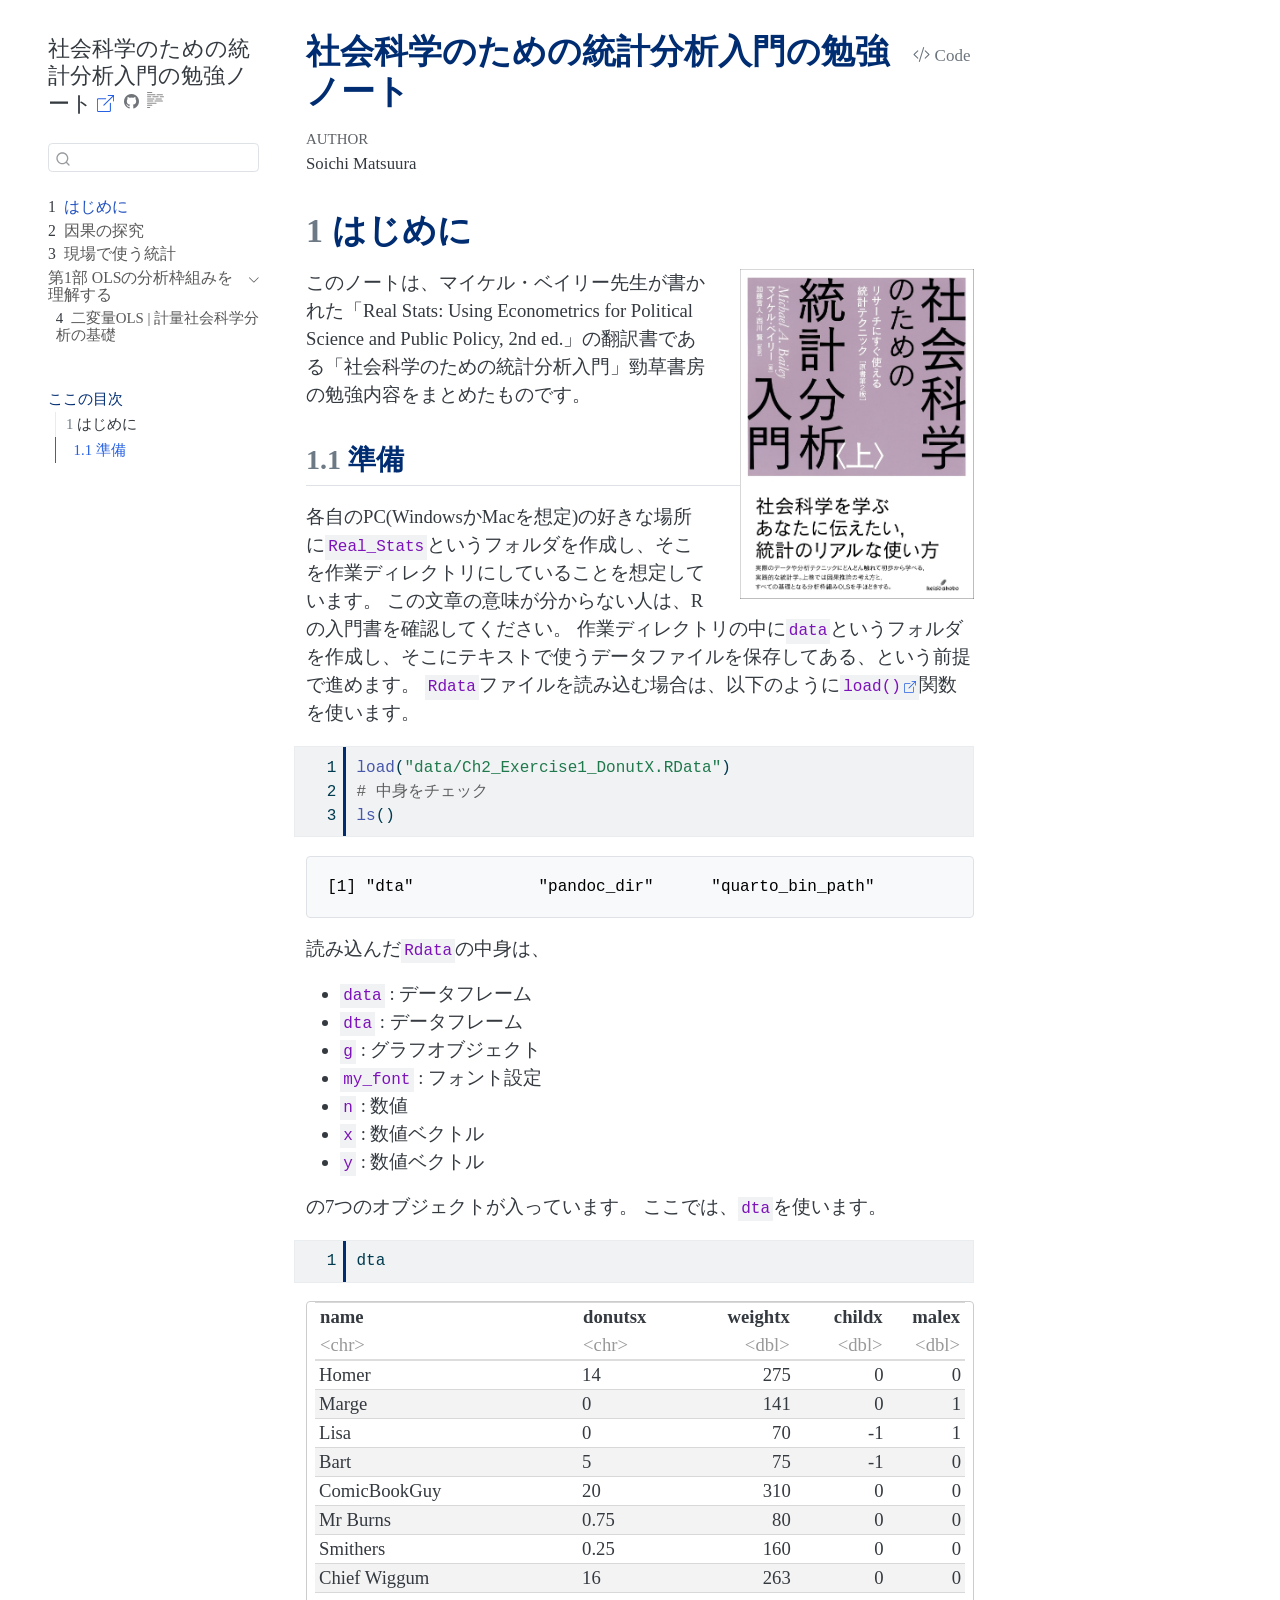
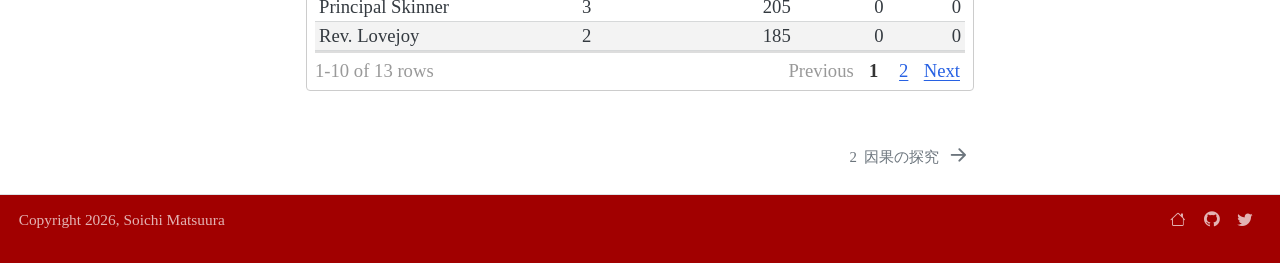
==== commit 6663a2de: "chap04を追記" ====
--- a/docs/index.html
+++ b/docs/index.html
@@ -2,11 +2,14 @@
 <html xmlns="http://www.w3.org/1999/xhtml" lang="en" xml:lang="en"><head>
 <meta http-equiv="Content-Type" content="text/html; charset=UTF-8">
 <meta charset="utf-8">
-<meta name="generator" content="quarto-1.8.27">
+<meta name="generator" content="quarto-1.9.37">
 <meta name="viewport" content="width=device-width, initial-scale=1.0, user-scalable=yes">
 <meta name="author" content="Soichi Matsuura">
 <title>社会科学のための統計分析入門の勉強ノート</title>
 <style>
+/* Default styles provided by pandoc.
+** See https://pandoc.org/MANUAL.html#variables-for-html for config info.
+*/
 code{white-space: pre-wrap;}
 span.smallcaps{font-variant: small-caps;}
 div.columns{display: flex; gap: min(4vw, 1.5em);}
@@ -66,21 +69,18 @@
 <link href="./img/favicon.ico" rel="icon">
 <script src="site_libs/quarto-html/quarto.js" type="module"></script>
 <script src="site_libs/quarto-html/tabsets/tabsets.js" type="module"></script>
-<script src="site_libs/quarto-html/axe/axe-check.js" type="module"></script>
 <script src="site_libs/quarto-html/popper.min.js"></script>
 <script src="site_libs/quarto-html/tippy.umd.min.js"></script>
 <script src="site_libs/quarto-html/anchor.min.js"></script>
 <link href="site_libs/quarto-html/tippy.css" rel="stylesheet">
-<link href="site_libs/quarto-html/quarto-syntax-highlighting-c2faf606acb82b7945c08ef153ee7e46.css" rel="stylesheet" class="quarto-color-scheme" id="quarto-text-highlighting-styles">
-<link href="site_libs/quarto-html/quarto-syntax-highlighting-dark-8b6ec28c7624df160bce42457c818d22.css" rel="stylesheet" class="quarto-color-scheme quarto-color-alternate" id="quarto-text-highlighting-styles">
-<link href="site_libs/quarto-html/quarto-syntax-highlighting-c2faf606acb82b7945c08ef153ee7e46.css" rel="stylesheet" class="quarto-color-scheme-extra" id="quarto-text-highlighting-styles">
+<link href="site_libs/quarto-html/quarto-syntax-highlighting-fc8564e7bb1a38287883ba922e186079.css" rel="stylesheet" class="quarto-color-scheme" id="quarto-text-highlighting-styles">
+<link href="site_libs/quarto-html/quarto-syntax-highlighting-dark-28d2321d8d7e4f93cd9754515dc59dad.css" rel="stylesheet" class="quarto-color-scheme quarto-color-alternate" id="quarto-text-highlighting-styles">
+<link href="site_libs/quarto-html/quarto-syntax-highlighting-fc8564e7bb1a38287883ba922e186079.css" rel="stylesheet" class="quarto-color-scheme-extra" id="quarto-text-highlighting-styles">
 <script src="site_libs/bootstrap/bootstrap.min.js"></script>
 <link href="site_libs/bootstrap/bootstrap-icons.css" rel="stylesheet">
-<link href="site_libs/bootstrap/bootstrap-52e09e6e303b1dda867a222b625ac07f.min.css" rel="stylesheet" append-hash="true" class="quarto-color-scheme" id="quarto-bootstrap" data-mode="light">
-<link href="site_libs/bootstrap/bootstrap-dark-52e09e6e303b1dda867a222b625ac07f.min.css" rel="stylesheet" append-hash="true" class="quarto-color-scheme quarto-color-alternate" id="quarto-bootstrap" data-mode="light">
-<link href="site_libs/bootstrap/bootstrap-52e09e6e303b1dda867a222b625ac07f.min.css" rel="stylesheet" append-hash="true" class="quarto-color-scheme-extra" id="quarto-bootstrap" data-mode="light">
-<script src="site_libs/quarto-contrib/live-runtime/live-runtime.js" type="module"></script>
-<link href="site_libs/quarto-contrib/live-runtime/live-runtime.css" rel="stylesheet"><script id="quarto-search-options" type="application/json">{
+<link href="site_libs/bootstrap/bootstrap-4821737fae1cfc579e75059a4b0a2faf.min.css" rel="stylesheet" append-hash="true" class="quarto-color-scheme" id="quarto-bootstrap" data-mode="light">
+<link href="site_libs/bootstrap/bootstrap-dark-4821737fae1cfc579e75059a4b0a2faf.min.css" rel="stylesheet" append-hash="true" class="quarto-color-scheme quarto-color-alternate" id="quarto-bootstrap" data-mode="light">
+<link href="site_libs/bootstrap/bootstrap-4821737fae1cfc579e75059a4b0a2faf.min.css" rel="stylesheet" append-hash="true" class="quarto-color-scheme-extra" id="quarto-bootstrap" data-mode="light"><script id="quarto-search-options" type="application/json">{
   "location": "sidebar",
   "copy-button": false,
   "collapse-after": 3,
@@ -106,8 +106,7 @@
     "search-submit-button-title": "Submit",
     "search-label": "Search"
   }
-}</script><script type="module" src="site_libs/quarto-ojs/quarto-ojs-runtime.js"></script><link href="site_libs/quarto-ojs/quarto-ojs.css" rel="stylesheet">
-<link href="site_libs/pagedtable-1.1/css/pagedtable.css" rel="stylesheet">
+}</script><link href="site_libs/pagedtable-1.1/css/pagedtable.css" rel="stylesheet">
 <script src="site_libs/pagedtable-1.1/js/pagedtable.js"></script><style>
 .marky {background: linear-gradient(transparent 60%, #FCFFC1 0%);}
 .markb {background: linear-gradient(transparent 60%, #b1f6fc 0%);} 
@@ -166,13 +165,40 @@
  <span class="menu-text"><span class="chapter-number">2</span>&nbsp; <span class="chapter-title">因果の探究</span></span></a>
   </div>
 </li>
+        <li class="sidebar-item">
+  <div class="sidebar-item-container"> 
+  <a href="./chapter02.html" class="sidebar-item-text sidebar-link">
+ <span class="menu-text"><span class="chapter-number">3</span>&nbsp; <span class="chapter-title">現場で使う統計</span></span></a>
+  </div>
+</li>
+        <li class="sidebar-item sidebar-item-section">
+      <div class="sidebar-item-container"> 
+            <a href="./part01.html" class="sidebar-item-text sidebar-link">
+ <span class="menu-text">第1部 OLSの分析枠組みを理解する</span></a>
+          <a class="sidebar-item-toggle text-start" data-bs-toggle="collapse" data-bs-target="#quarto-sidebar-section-1" role="navigation" aria-expanded="true" aria-label="Toggle section">
+            <i class="bi bi-chevron-right ms-2"></i>
+          </a> 
+      </div>
+      <ul id="quarto-sidebar-section-1" class="collapse list-unstyled sidebar-section depth1 show">
+<li class="sidebar-item">
+  <div class="sidebar-item-container"> 
+  <a href="./chapter03.html" class="sidebar-item-text sidebar-link">
+ <span class="menu-text"><span class="chapter-number">4</span>&nbsp; <span class="chapter-title">二変量OLS | 計量社会科学分析の基礎</span></span></a>
+  </div>
+</li>
+      </ul>
+</li>
     </ul>
 </div>
     <nav id="TOC" role="doc-toc" class="toc-active" data-toc-expanded="99"><h2 id="toc-title">ここの目次</h2>
    
   <ul class="collapse">
-<li><a href="#%E3%81%AF%E3%81%98%E3%82%81%E3%81%AB" id="toc-はじめに" class="nav-link active" data-scroll-target="#%E3%81%AF%E3%81%98%E3%82%81%E3%81%AB"><span class="header-section-number">0.1</span> はじめに</a></li>
-  <li><a href="#%E6%BA%96%E5%82%99" id="toc-準備" class="nav-link" data-scroll-target="#%E6%BA%96%E5%82%99"><span class="header-section-number">0.2</span> 準備</a></li>
+<li>
+<a href="#%E3%81%AF%E3%81%98%E3%82%81%E3%81%AB" id="toc-はじめに" class="nav-link active" data-scroll-target="#%E3%81%AF%E3%81%98%E3%82%81%E3%81%AB"><span class="header-section-number">1</span> はじめに</a>
+  <ul class="collapse">
+<li><a href="#%E6%BA%96%E5%82%99" id="toc-準備" class="nav-link" data-scroll-target="#%E6%BA%96%E5%82%99"><span class="header-section-number">1.1</span> 準備</a></li>
+  </ul>
+</li>
   </ul></nav>
 </nav><div id="quarto-sidebar-glass" class="quarto-sidebar-collapse-item" data-bs-toggle="collapse" data-bs-target=".quarto-sidebar-collapse-item"></div>
 <!-- margin-sidebar -->
@@ -201,19 +227,40 @@
 
 
 </header>
-<section id="はじめに" class="level2" data-number="0.1"><h2 data-number="0.1" class="anchored" data-anchor-id="はじめに">
-<span class="header-section-number">0.1</span> はじめに</h2><p><img src="img/real_stats.jpg" title="社会科学のための統計分析入門の勉強ノート" class="quarto-cover-image nolightbox img-fluid"></p>
+<section id="はじめに" class="level1" data-number="1"><h1 data-number="1">
+<span class="header-section-number">1</span> はじめに</h1><p><img src="img/real_stats.jpg" title="社会科学のための統計分析入門の勉強ノート" class="quarto-cover-image nolightbox img-fluid"></p>
 <p>このノートは、マイケル・ベイリー先生が書かれた「Real Stats: Using Econometrics for Political Science and Public Policy, 2nd ed.」の翻訳書である「社会科学のための統計分析入門」勁草書房の勉強内容をまとめたものです。</p>
-</section><section id="準備" class="level2" data-number="0.2"><h2 data-number="0.2" class="anchored" data-anchor-id="準備">
-<span class="header-section-number">0.2</span> 準備</h2>
-<p>各自のPC(WindowsかMacを想定)の好きな場所に<code>Real_Stats</code>というフォルダを作成し，そこを作業ディレクトリにしていることを想定しています。 この文章の意味が分からない人は，Rの入門書を確認してください。 作業ディレクトリの中に<code>data</code>というフォルダを作成し，そこにテキストで使うデータファイルを保存してある，という前提で進めます。<code>Rdata</code>ファイルを読み込む場合は、以下のように<code><a href="https://rdrr.io/r/base/load.html">load()</a></code>関数を使います。</p>
+<section id="準備" class="level2" data-number="1.1"><h2 data-number="1.1" class="anchored" data-anchor-id="準備">
+<span class="header-section-number">1.1</span> 準備</h2>
+<p>各自のPC(WindowsかMacを想定)の好きな場所に<code>Real_Stats</code>というフォルダを作成し、そこを作業ディレクトリにしていることを想定しています。 この文章の意味が分からない人は、Rの入門書を確認してください。 作業ディレクトリの中に<code>data</code>というフォルダを作成し、そこにテキストで使うデータファイルを保存してある、という前提で進めます。 <code>Rdata</code>ファイルを読み込む場合は、以下のように<code><a href="https://rdrr.io/r/base/load.html">load()</a></code>関数を使います。</p>
 <div class="cell" data-layout-align="center">
 <div class="code-copy-outer-scaffold"><div class="sourceCode cell-code" id="cb1"><pre class="sourceCode numberSource r number-lines code-with-copy"><code class="sourceCode r"><span id="cb1-1"><a href="#cb1-1"></a><span class="fu">load</span>(<span class="st">"data/Ch2_Exercise1_DonutX.RData"</span>)</span>
-<span id="cb1-2"><a href="#cb1-2"></a><span class="fu">ls</span>() <span class="co"># データセットの中身を確認</span></span></code></pre></div><button title="Copy to Clipboard" class="code-copy-button"><i class="bi"></i></button></div>
+<span id="cb1-2"><a href="#cb1-2"></a><span class="co"># 中身をチェック</span></span>
+<span id="cb1-3"><a href="#cb1-3"></a><span class="fu">ls</span>()</span></code></pre></div><button title="Copy to Clipboard" class="code-copy-button"><i class="bi"></i></button></div>
 <div class="cell-output cell-output-stdout">
 <pre><code>[1] "dta"             "pandoc_dir"      "quarto_bin_path"</code></pre>
 </div>
-<div class="code-copy-outer-scaffold"><div class="sourceCode cell-code" id="cb3"><pre class="sourceCode numberSource r number-lines code-with-copy"><code class="sourceCode r"><span id="cb3-1"><a href="#cb3-1"></a>dta <span class="co"># データセットの内容を確認</span></span></code></pre></div><button title="Copy to Clipboard" class="code-copy-button"><i class="bi"></i></button></div>
+</div>
+<p>読み込んだ<code>Rdata</code>の中身は、</p>
+<ul>
+<li>
+<code>data</code> : データフレーム</li>
+<li>
+<code>dta</code> : データフレーム</li>
+<li>
+<code>g</code> : グラフオブジェクト</li>
+<li>
+<code>my_font</code> : フォント設定</li>
+<li>
+<code>n</code> : 数値</li>
+<li>
+<code>x</code> : 数値ベクトル</li>
+<li>
+<code>y</code> : 数値ベクトル</li>
+</ul>
+<p>の7つのオブジェクトが入っています。 ここでは、<code>dta</code>を使います。</p>
+<div class="cell" data-layout-align="center">
+<div class="code-copy-outer-scaffold"><div class="sourceCode cell-code" id="cb3"><pre class="sourceCode numberSource r number-lines code-with-copy"><code class="sourceCode r"><span id="cb3-1"><a href="#cb3-1"></a>dta</span></code></pre></div><button title="Copy to Clipboard" class="code-copy-button"><i class="bi"></i></button></div>
 <div class="cell-output-display">
 <div data-pagedtable="false">
   <script data-pagedtable-source="" type="application/json">
@@ -226,28 +273,7 @@
 
 <!-- -->
 
-<script type="ojs-module-contents">
-eyJjb250ZW50cyI6W119
-</script><div id="exercise-loading-indicator" class="exercise-loading-indicator d-none d-flex align-items-center gap-2">
-<div id="exercise-loading-status" class="d-flex gap-2">
-
-</div>
-<div class="spinner-grow spinner-grow-sm">
-
-</div>
-</div>
-<script type="vfs-file">
-W10=
-</script></section><a onclick="window.scrollTo(0, 0); return false;" role="button" id="quarto-back-to-top"><i class="bi bi-arrow-up"></i> Back to top</a></main><!-- /main --><script type="ojs-module-contents">
-eyJjb250ZW50cyI6W119
-</script><script type="module">
-if (window.location.protocol === "file:") { alert("The OJS runtime does not work with file:// URLs. Please use a web server to view this document."); }
-window._ojs.paths.runtimeToDoc = "../..";
-window._ojs.paths.runtimeToRoot = "../..";
-window._ojs.paths.docToRoot = "";
-window._ojs.selfContained = false;
-window._ojs.runtime.interpretFromScriptTags();
-</script><script id="quarto-html-after-body" type="application/javascript">
+</section></section><a onclick="window.scrollTo(0, 0); return false;" role="button" id="quarto-back-to-top"><i class="bi bi-arrow-up"></i> Back to top</a></main><!-- /main --><script id="quarto-html-after-body" type="application/javascript">
   window.document.addEventListener("DOMContentLoaded", function (event) {
     const icon = "";
     const anchorJS = new window.AnchorJS();
@@ -707,21 +733,39 @@
       </a>
   </div>
 </nav><div class="modal fade" id="quarto-embedded-source-code-modal" tabindex="-1" aria-labelledby="quarto-embedded-source-code-modal-label" aria-hidden="true"><div class="modal-dialog modal-dialog-scrollable"><div class="modal-content"><div class="modal-header"><h5 class="modal-title" id="quarto-embedded-source-code-modal-label">Source Code</h5><button class="btn-close" data-bs-dismiss="modal"></button></div><div class="modal-body"><div class="">
-<div class="code-copy-outer-scaffold"><div class="sourceCode" id="cb4" data-shortcodes="false"><pre class="sourceCode numberSource markdown number-lines code-with-copy"><code class="sourceCode markdown"><span id="cb4-1"><a href="#cb4-1"></a><span class="fu">## はじめに</span></span>
+<div class="code-copy-outer-scaffold"><div class="sourceCode" id="cb4" data-shortcodes="false"><pre class="sourceCode numberSource markdown number-lines code-with-copy"><code class="sourceCode markdown"><span id="cb4-1"><a href="#cb4-1"></a><span class="fu"># はじめに</span></span>
 <span id="cb4-2"><a href="#cb4-2"></a></span>
 <span id="cb4-3"><a href="#cb4-3"></a>このノートは、マイケル・ベイリー先生が書かれた「Real Stats: Using Econometrics for Political Science and Public Policy, 2nd ed.」の翻訳書である「社会科学のための統計分析入門」勁草書房の勉強内容をまとめたものです。</span>
 <span id="cb4-4"><a href="#cb4-4"></a></span>
 <span id="cb4-5"><a href="#cb4-5"></a><span class="fu">## 準備</span></span>
 <span id="cb4-6"><a href="#cb4-6"></a></span>
-<span id="cb4-7"><a href="#cb4-7"></a>各自のPC(WindowsかMacを想定)の好きな場所に<span class="in">`Real_Stats`</span>というフォルダを作成し，そこを作業ディレクトリにしていることを想定しています。</span>
-<span id="cb4-8"><a href="#cb4-8"></a>この文章の意味が分からない人は，Rの入門書を確認してください。</span>
-<span id="cb4-9"><a href="#cb4-9"></a>作業ディレクトリの中に<span class="in">`data`</span>というフォルダを作成し，そこにテキストで使うデータファイルを保存してある，という前提で進めます。<span class="in">`Rdata`</span>ファイルを読み込む場合は、以下のように<span class="in">`load()`</span>関数を使います。</span>
-<span id="cb4-10"><a href="#cb4-10"></a></span>
-<span id="cb4-13"><a href="#cb4-13"></a><span class="in">```{r}</span></span>
-<span id="cb4-14"><a href="#cb4-14"></a><span class="fu">load</span>(<span class="st">"data/Ch2_Exercise1_DonutX.RData"</span>)</span>
-<span id="cb4-15"><a href="#cb4-15"></a><span class="fu">ls</span>() <span class="co"># データセットの中身を確認</span></span>
-<span id="cb4-16"><a href="#cb4-16"></a>dta <span class="co"># データセットの内容を確認</span></span>
-<span id="cb4-17"><a href="#cb4-17"></a><span class="in">```</span></span>
+<span id="cb4-7"><a href="#cb4-7"></a>各自のPC(WindowsかMacを想定)の好きな場所に<span class="in">`Real_Stats`</span>というフォルダを作成し、そこを作業ディレクトリにしていることを想定しています。</span>
+<span id="cb4-8"><a href="#cb4-8"></a>この文章の意味が分からない人は、Rの入門書を確認してください。</span>
+<span id="cb4-9"><a href="#cb4-9"></a>作業ディレクトリの中に<span class="in">`data`</span>というフォルダを作成し、そこにテキストで使うデータファイルを保存してある、という前提で進めます。</span>
+<span id="cb4-10"><a href="#cb4-10"></a><span class="in">`Rdata`</span>ファイルを読み込む場合は、以下のように<span class="in">`load()`</span>関数を使います。</span>
+<span id="cb4-11"><a href="#cb4-11"></a></span>
+<span id="cb4-14"><a href="#cb4-14"></a><span class="in">```{r}</span></span>
+<span id="cb4-15"><a href="#cb4-15"></a><span class="fu">load</span>(<span class="st">"data/Ch2_Exercise1_DonutX.RData"</span>)</span>
+<span id="cb4-16"><a href="#cb4-16"></a><span class="co"># 中身をチェック</span></span>
+<span id="cb4-17"><a href="#cb4-17"></a><span class="fu">ls</span>()</span>
+<span id="cb4-18"><a href="#cb4-18"></a><span class="in">```</span></span>
+<span id="cb4-19"><a href="#cb4-19"></a></span>
+<span id="cb4-20"><a href="#cb4-20"></a>読み込んだ<span class="in">`Rdata`</span>の中身は、</span>
+<span id="cb4-21"><a href="#cb4-21"></a></span>
+<span id="cb4-22"><a href="#cb4-22"></a><span class="ss">- </span><span class="in">`data`</span> : データフレーム</span>
+<span id="cb4-23"><a href="#cb4-23"></a><span class="ss">- </span><span class="in">`dta`</span> : データフレーム</span>
+<span id="cb4-24"><a href="#cb4-24"></a><span class="ss">- </span><span class="in">`g`</span> : グラフオブジェクト</span>
+<span id="cb4-25"><a href="#cb4-25"></a><span class="ss">- </span><span class="in">`my_font`</span> : フォント設定</span>
+<span id="cb4-26"><a href="#cb4-26"></a><span class="ss">- </span><span class="in">`n`</span> : 数値</span>
+<span id="cb4-27"><a href="#cb4-27"></a><span class="ss">- </span><span class="in">`x`</span> : 数値ベクトル</span>
+<span id="cb4-28"><a href="#cb4-28"></a><span class="ss">- </span><span class="in">`y`</span> : 数値ベクトル</span>
+<span id="cb4-29"><a href="#cb4-29"></a></span>
+<span id="cb4-30"><a href="#cb4-30"></a>の7つのオブジェクトが入っています。</span>
+<span id="cb4-31"><a href="#cb4-31"></a>ここでは、<span class="in">`dta`</span>を使います。</span>
+<span id="cb4-32"><a href="#cb4-32"></a></span>
+<span id="cb4-35"><a href="#cb4-35"></a><span class="in">```{r}</span></span>
+<span id="cb4-36"><a href="#cb4-36"></a>dta</span>
+<span id="cb4-37"><a href="#cb4-37"></a><span class="in">```</span></span>
 </code></pre></div><button title="Copy to Clipboard" class="code-copy-button" data-in-quarto-modal=""><i class="bi"></i></button></div>
 </div></div></div></div></div>
 </div> <!-- /content -->
--- a/docs/site_libs/quarto-html/quarto-syntax-highlighting-fc8564e7bb1a38287883ba922e186079.css
+++ b/docs/site_libs/quarto-html/quarto-syntax-highlighting-fc8564e7bb1a38287883ba922e186079.css
@@ -0,0 +1,236 @@
+/* quarto syntax highlight colors */
+:root {
+  --quarto-hl-ot-color: #003B4F;
+  --quarto-hl-at-color: #657422;
+  --quarto-hl-ss-color: #20794D;
+  --quarto-hl-an-color: #5E5E5E;
+  --quarto-hl-fu-color: #4758AB;
+  --quarto-hl-st-color: #20794D;
+  --quarto-hl-cf-color: #003B4F;
+  --quarto-hl-op-color: #5E5E5E;
+  --quarto-hl-er-color: #AD0000;
+  --quarto-hl-bn-color: #AD0000;
+  --quarto-hl-al-color: #AD0000;
+  --quarto-hl-va-color: #111111;
+  --quarto-hl-bu-color: inherit;
+  --quarto-hl-ex-color: inherit;
+  --quarto-hl-pp-color: #AD0000;
+  --quarto-hl-in-color: #5E5E5E;
+  --quarto-hl-vs-color: #20794D;
+  --quarto-hl-wa-color: #5E5E5E;
+  --quarto-hl-do-color: #5E5E5E;
+  --quarto-hl-im-color: #00769E;
+  --quarto-hl-ch-color: #20794D;
+  --quarto-hl-dt-color: #AD0000;
+  --quarto-hl-fl-color: #AD0000;
+  --quarto-hl-co-color: #5E5E5E;
+  --quarto-hl-cv-color: #5E5E5E;
+  --quarto-hl-cn-color: #8f5902;
+  --quarto-hl-sc-color: #5E5E5E;
+  --quarto-hl-dv-color: #AD0000;
+  --quarto-hl-kw-color: #003B4F;
+}
+
+/* other quarto variables */
+:root {
+  --quarto-font-monospace: 0xProto;
+}
+
+/* syntax highlight based on Pandoc's rules */
+pre > code.sourceCode > span {
+  color: #003B4F;
+}
+
+code.sourceCode > span {
+  color: #003B4F;
+}
+
+div.sourceCode,
+div.sourceCode pre.sourceCode {
+  color: #003B4F;
+}
+
+/* Normal */
+code span {
+  color: #003B4F;
+}
+
+/* Alert */
+code span.al {
+  color: #AD0000;
+  font-style: inherit;
+}
+
+/* Annotation */
+code span.an {
+  color: #5E5E5E;
+  font-style: inherit;
+}
+
+/* Attribute */
+code span.at {
+  color: #657422;
+  font-style: inherit;
+}
+
+/* BaseN */
+code span.bn {
+  color: #AD0000;
+  font-style: inherit;
+}
+
+/* BuiltIn */
+code span.bu {
+  font-style: inherit;
+}
+
+/* ControlFlow */
+code span.cf {
+  color: #003B4F;
+  font-weight: bold;
+  font-style: inherit;
+}
+
+/* Char */
+code span.ch {
+  color: #20794D;
+  font-style: inherit;
+}
+
+/* Constant */
+code span.cn {
+  color: #8f5902;
+  font-style: inherit;
+}
+
+/* Comment */
+code span.co {
+  color: #5E5E5E;
+  font-style: inherit;
+}
+
+/* CommentVar */
+code span.cv {
+  color: #5E5E5E;
+  font-style: italic;
+}
+
+/* Documentation */
+code span.do {
+  color: #5E5E5E;
+  font-style: italic;
+}
+
+/* DataType */
+code span.dt {
+  color: #AD0000;
+  font-style: inherit;
+}
+
+/* DecVal */
+code span.dv {
+  color: #AD0000;
+  font-style: inherit;
+}
+
+/* Error */
+code span.er {
+  color: #AD0000;
+  font-style: inherit;
+}
+
+/* Extension */
+code span.ex {
+  font-style: inherit;
+}
+
+/* Float */
+code span.fl {
+  color: #AD0000;
+  font-style: inherit;
+}
+
+/* Function */
+code span.fu {
+  color: #4758AB;
+  font-style: inherit;
+}
+
+/* Import */
+code span.im {
+  color: #00769E;
+  font-style: inherit;
+}
+
+/* Information */
+code span.in {
+  color: #5E5E5E;
+  font-style: inherit;
+}
+
+/* Keyword */
+code span.kw {
+  color: #003B4F;
+  font-weight: bold;
+  font-style: inherit;
+}
+
+/* Operator */
+code span.op {
+  color: #5E5E5E;
+  font-style: inherit;
+}
+
+/* Other */
+code span.ot {
+  color: #003B4F;
+  font-style: inherit;
+}
+
+/* Preprocessor */
+code span.pp {
+  color: #AD0000;
+  font-style: inherit;
+}
+
+/* SpecialChar */
+code span.sc {
+  color: #5E5E5E;
+  font-style: inherit;
+}
+
+/* SpecialString */
+code span.ss {
+  color: #20794D;
+  font-style: inherit;
+}
+
+/* String */
+code span.st {
+  color: #20794D;
+  font-style: inherit;
+}
+
+/* Variable */
+code span.va {
+  color: #111111;
+  font-style: inherit;
+}
+
+/* VerbatimString */
+code span.vs {
+  color: #20794D;
+  font-style: inherit;
+}
+
+/* Warning */
+code span.wa {
+  color: #5E5E5E;
+  font-style: italic;
+}
+
+.prevent-inlining {
+  content: "</";
+}
+
+/*# sourceMappingURL=3024cf0010dbada0f572d2612ff8da9b.css.map */
--- a/docs/site_libs/quarto-html/quarto-syntax-highlighting-dark-28d2321d8d7e4f93cd9754515dc59dad.css
+++ b/docs/site_libs/quarto-html/quarto-syntax-highlighting-dark-28d2321d8d7e4f93cd9754515dc59dad.css
@@ -0,0 +1,219 @@
+/* quarto syntax highlight colors */
+:root {
+  --quarto-hl-al-color: #f07178;
+  --quarto-hl-an-color: #d4d0ab;
+  --quarto-hl-at-color: #00e0e0;
+  --quarto-hl-bn-color: #d4d0ab;
+  --quarto-hl-bu-color: #abe338;
+  --quarto-hl-ch-color: #abe338;
+  --quarto-hl-co-color: #f8f8f2;
+  --quarto-hl-cv-color: #ffd700;
+  --quarto-hl-cn-color: #ffd700;
+  --quarto-hl-cf-color: #ffa07a;
+  --quarto-hl-dt-color: #ffa07a;
+  --quarto-hl-dv-color: #d4d0ab;
+  --quarto-hl-do-color: #f8f8f2;
+  --quarto-hl-er-color: #f07178;
+  --quarto-hl-ex-color: #00e0e0;
+  --quarto-hl-fl-color: #d4d0ab;
+  --quarto-hl-fu-color: #ffa07a;
+  --quarto-hl-im-color: #abe338;
+  --quarto-hl-in-color: #d4d0ab;
+  --quarto-hl-kw-color: #ffa07a;
+  --quarto-hl-op-color: #ffa07a;
+  --quarto-hl-ot-color: #00e0e0;
+  --quarto-hl-pp-color: #dcc6e0;
+  --quarto-hl-re-color: #00e0e0;
+  --quarto-hl-sc-color: #abe338;
+  --quarto-hl-ss-color: #abe338;
+  --quarto-hl-st-color: #abe338;
+  --quarto-hl-va-color: #00e0e0;
+  --quarto-hl-vs-color: #abe338;
+  --quarto-hl-wa-color: #dcc6e0;
+}
+
+/* other quarto variables */
+:root {
+  --quarto-font-monospace: 0xProto;
+}
+
+/* syntax highlight based on Pandoc's rules */
+pre > code.sourceCode > span {
+  color: #f8f8f2;
+}
+
+code.sourceCode > span {
+  color: #f8f8f2;
+}
+
+div.sourceCode,
+div.sourceCode pre.sourceCode {
+  color: #f8f8f2;
+}
+
+/* Normal */
+code span {
+  color: #f8f8f2;
+}
+
+/* Alert */
+code span.al {
+  color: #f07178;
+}
+
+/* Annotation */
+code span.an {
+  color: #d4d0ab;
+}
+
+/* Attribute */
+code span.at {
+  color: #00e0e0;
+}
+
+/* BaseN */
+code span.bn {
+  color: #d4d0ab;
+}
+
+/* BuiltIn */
+code span.bu {
+  color: #abe338;
+}
+
+/* ControlFlow */
+code span.cf {
+  font-weight: bold;
+  color: #ffa07a;
+}
+
+/* Char */
+code span.ch {
+  color: #abe338;
+}
+
+/* Constant */
+code span.cn {
+  color: #ffd700;
+}
+
+/* Comment */
+code span.co {
+  font-style: italic;
+  color: #f8f8f2;
+}
+
+/* CommentVar */
+code span.cv {
+  color: #ffd700;
+}
+
+/* Documentation */
+code span.do {
+  color: #f8f8f2;
+}
+
+/* DataType */
+code span.dt {
+  color: #ffa07a;
+}
+
+/* DecVal */
+code span.dv {
+  color: #d4d0ab;
+}
+
+/* Error */
+code span.er {
+  color: #f07178;
+  text-decoration: underline;
+}
+
+/* Extension */
+code span.ex {
+  font-weight: bold;
+  color: #00e0e0;
+}
+
+/* Float */
+code span.fl {
+  color: #d4d0ab;
+}
+
+/* Function */
+code span.fu {
+  color: #ffa07a;
+}
+
+/* Import */
+code span.im {
+  color: #abe338;
+}
+
+/* Information */
+code span.in {
+  color: #d4d0ab;
+}
+
+/* Keyword */
+code span.kw {
+  font-weight: bold;
+  color: #ffa07a;
+}
+
+/* Operator */
+code span.op {
+  color: #ffa07a;
+}
+
+/* Other */
+code span.ot {
+  color: #00e0e0;
+}
+
+/* Preprocessor */
+code span.pp {
+  color: #dcc6e0;
+}
+
+/* RegionMarker */
+code span.re {
+  background-color: #f8f8f2;
+  color: #00e0e0;
+}
+
+/* SpecialChar */
+code span.sc {
+  color: #abe338;
+}
+
+/* SpecialString */
+code span.ss {
+  color: #abe338;
+}
+
+/* String */
+code span.st {
+  color: #abe338;
+}
+
+/* Variable */
+code span.va {
+  color: #00e0e0;
+}
+
+/* VerbatimString */
+code span.vs {
+  color: #abe338;
+}
+
+/* Warning */
+code span.wa {
+  color: #dcc6e0;
+}
+
+.prevent-inlining {
+  content: "</";
+}
+
+/*# sourceMappingURL=8d28c7cf458a6829a5204f74eb8ad3a7.css.map */
--- a/docs/site_libs/quarto-html/quarto-syntax-highlighting-fc8564e7bb1a38287883ba922e186079.css
+++ b/docs/site_libs/quarto-html/quarto-syntax-highlighting-fc8564e7bb1a38287883ba922e186079.css
@@ -0,0 +1,236 @@
+/* quarto syntax highlight colors */
+:root {
+  --quarto-hl-ot-color: #003B4F;
+  --quarto-hl-at-color: #657422;
+  --quarto-hl-ss-color: #20794D;
+  --quarto-hl-an-color: #5E5E5E;
+  --quarto-hl-fu-color: #4758AB;
+  --quarto-hl-st-color: #20794D;
+  --quarto-hl-cf-color: #003B4F;
+  --quarto-hl-op-color: #5E5E5E;
+  --quarto-hl-er-color: #AD0000;
+  --quarto-hl-bn-color: #AD0000;
+  --quarto-hl-al-color: #AD0000;
+  --quarto-hl-va-color: #111111;
+  --quarto-hl-bu-color: inherit;
+  --quarto-hl-ex-color: inherit;
+  --quarto-hl-pp-color: #AD0000;
+  --quarto-hl-in-color: #5E5E5E;
+  --quarto-hl-vs-color: #20794D;
+  --quarto-hl-wa-color: #5E5E5E;
+  --quarto-hl-do-color: #5E5E5E;
+  --quarto-hl-im-color: #00769E;
+  --quarto-hl-ch-color: #20794D;
+  --quarto-hl-dt-color: #AD0000;
+  --quarto-hl-fl-color: #AD0000;
+  --quarto-hl-co-color: #5E5E5E;
+  --quarto-hl-cv-color: #5E5E5E;
+  --quarto-hl-cn-color: #8f5902;
+  --quarto-hl-sc-color: #5E5E5E;
+  --quarto-hl-dv-color: #AD0000;
+  --quarto-hl-kw-color: #003B4F;
+}
+
+/* other quarto variables */
+:root {
+  --quarto-font-monospace: 0xProto;
+}
+
+/* syntax highlight based on Pandoc's rules */
+pre > code.sourceCode > span {
+  color: #003B4F;
+}
+
+code.sourceCode > span {
+  color: #003B4F;
+}
+
+div.sourceCode,
+div.sourceCode pre.sourceCode {
+  color: #003B4F;
+}
+
+/* Normal */
+code span {
+  color: #003B4F;
+}
+
+/* Alert */
+code span.al {
+  color: #AD0000;
+  font-style: inherit;
+}
+
+/* Annotation */
+code span.an {
+  color: #5E5E5E;
+  font-style: inherit;
+}
+
+/* Attribute */
+code span.at {
+  color: #657422;
+  font-style: inherit;
+}
+
+/* BaseN */
+code span.bn {
+  color: #AD0000;
+  font-style: inherit;
+}
+
+/* BuiltIn */
+code span.bu {
+  font-style: inherit;
+}
+
+/* ControlFlow */
+code span.cf {
+  color: #003B4F;
+  font-weight: bold;
+  font-style: inherit;
+}
+
+/* Char */
+code span.ch {
+  color: #20794D;
+  font-style: inherit;
+}
+
+/* Constant */
+code span.cn {
+  color: #8f5902;
+  font-style: inherit;
+}
+
+/* Comment */
+code span.co {
+  color: #5E5E5E;
+  font-style: inherit;
+}
+
+/* CommentVar */
+code span.cv {
+  color: #5E5E5E;
+  font-style: italic;
+}
+
+/* Documentation */
+code span.do {
+  color: #5E5E5E;
+  font-style: italic;
+}
+
+/* DataType */
+code span.dt {
+  color: #AD0000;
+  font-style: inherit;
+}
+
+/* DecVal */
+code span.dv {
+  color: #AD0000;
+  font-style: inherit;
+}
+
+/* Error */
+code span.er {
+  color: #AD0000;
+  font-style: inherit;
+}
+
+/* Extension */
+code span.ex {
+  font-style: inherit;
+}
+
+/* Float */
+code span.fl {
+  color: #AD0000;
+  font-style: inherit;
+}
+
+/* Function */
+code span.fu {
+  color: #4758AB;
+  font-style: inherit;
+}
+
+/* Import */
+code span.im {
+  color: #00769E;
+  font-style: inherit;
+}
+
+/* Information */
+code span.in {
+  color: #5E5E5E;
+  font-style: inherit;
+}
+
+/* Keyword */
+code span.kw {
+  color: #003B4F;
+  font-weight: bold;
+  font-style: inherit;
+}
+
+/* Operator */
+code span.op {
+  color: #5E5E5E;
+  font-style: inherit;
+}
+
+/* Other */
+code span.ot {
+  color: #003B4F;
+  font-style: inherit;
+}
+
+/* Preprocessor */
+code span.pp {
+  color: #AD0000;
+  font-style: inherit;
+}
+
+/* SpecialChar */
+code span.sc {
+  color: #5E5E5E;
+  font-style: inherit;
+}
+
+/* SpecialString */
+code span.ss {
+  color: #20794D;
+  font-style: inherit;
+}
+
+/* String */
+code span.st {
+  color: #20794D;
+  font-style: inherit;
+}
+
+/* Variable */
+code span.va {
+  color: #111111;
+  font-style: inherit;
+}
+
+/* VerbatimString */
+code span.vs {
+  color: #20794D;
+  font-style: inherit;
+}
+
+/* Warning */
+code span.wa {
+  color: #5E5E5E;
+  font-style: italic;
+}
+
+.prevent-inlining {
+  content: "</";
+}
+
+/*# sourceMappingURL=3024cf0010dbada0f572d2612ff8da9b.css.map */
